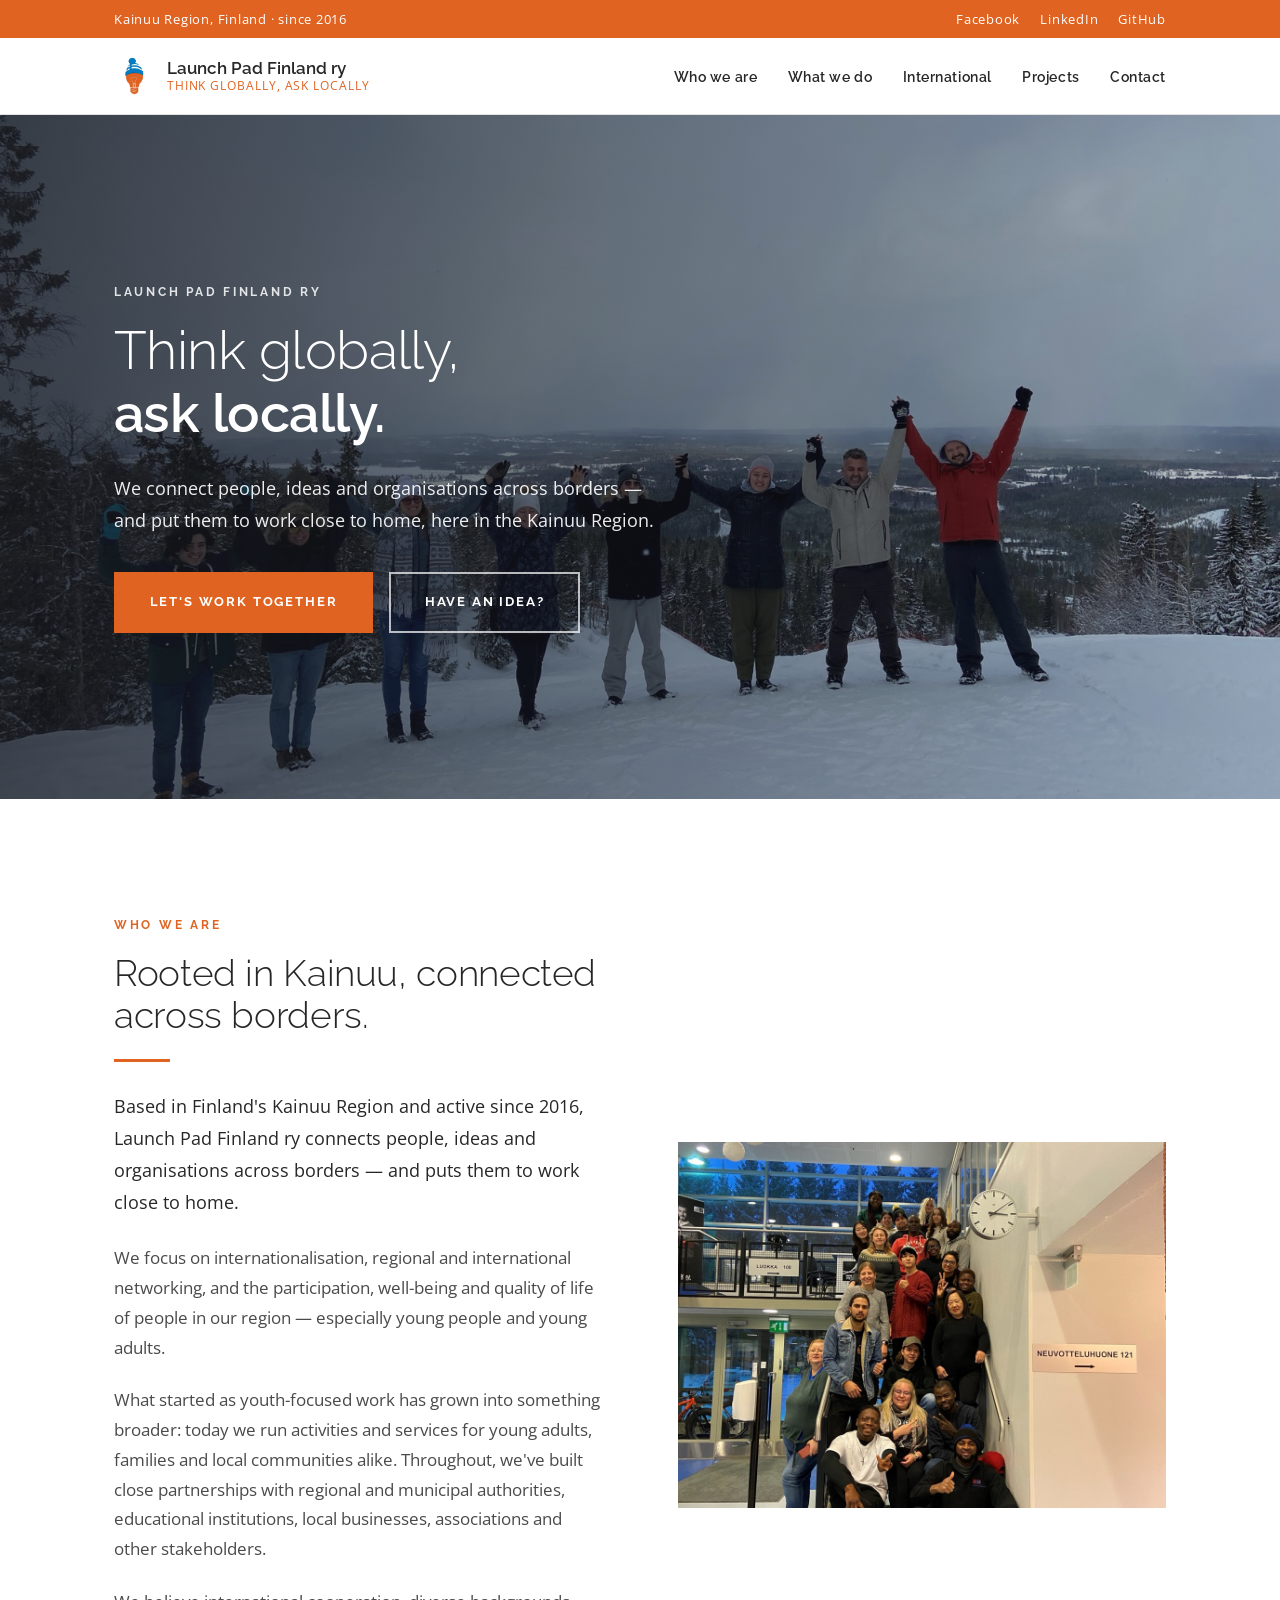
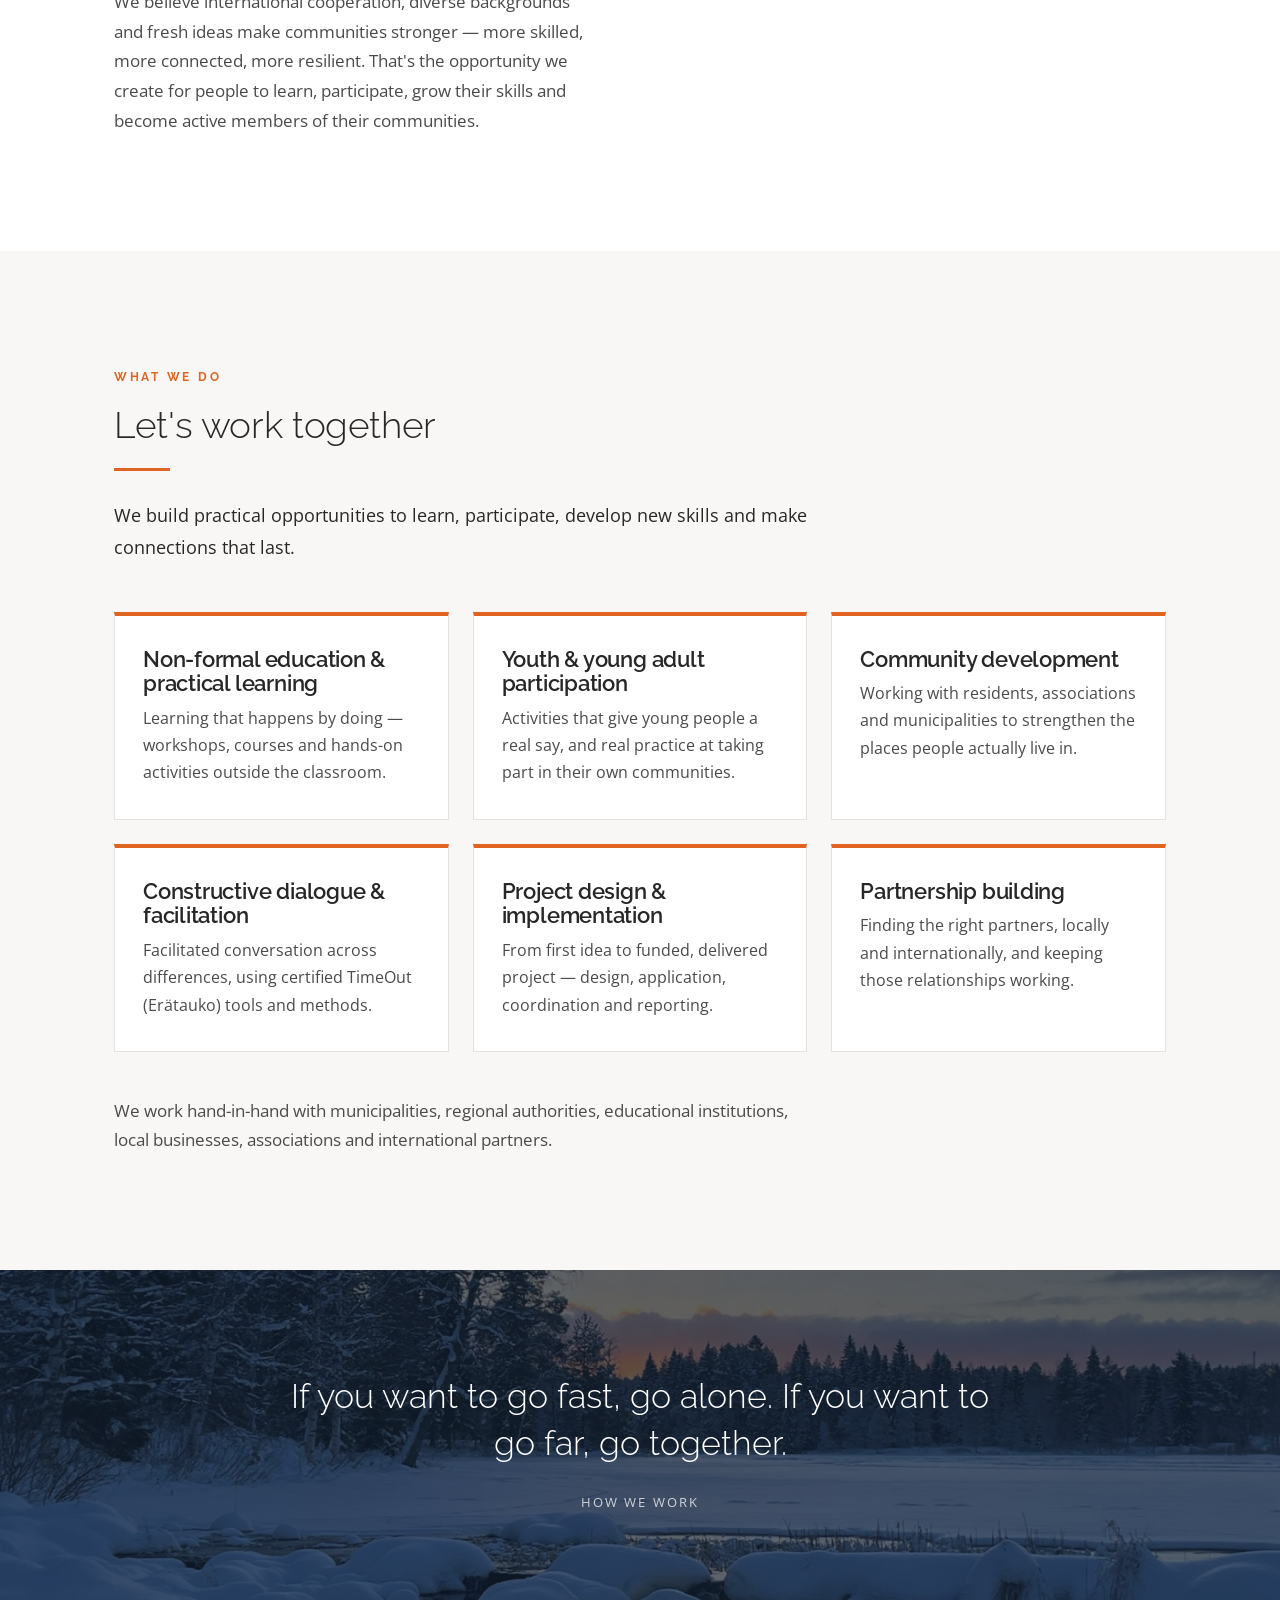
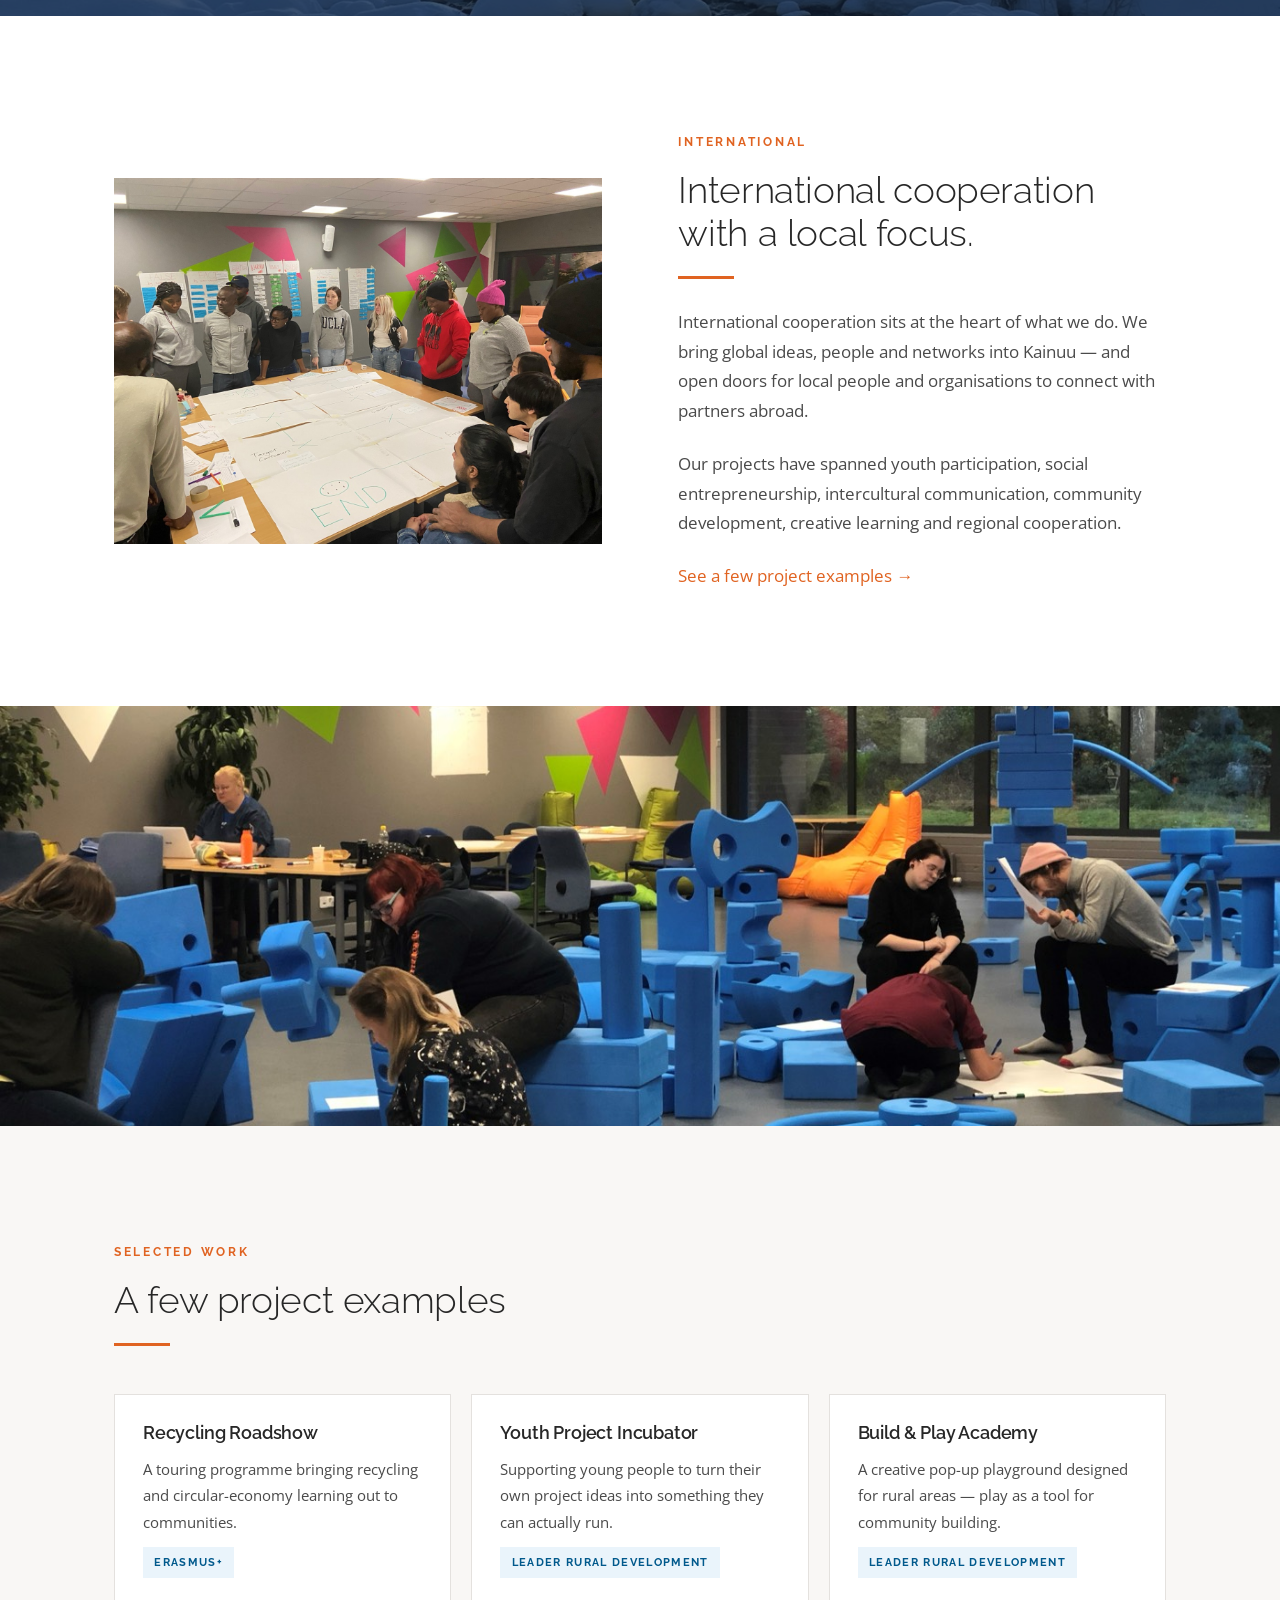
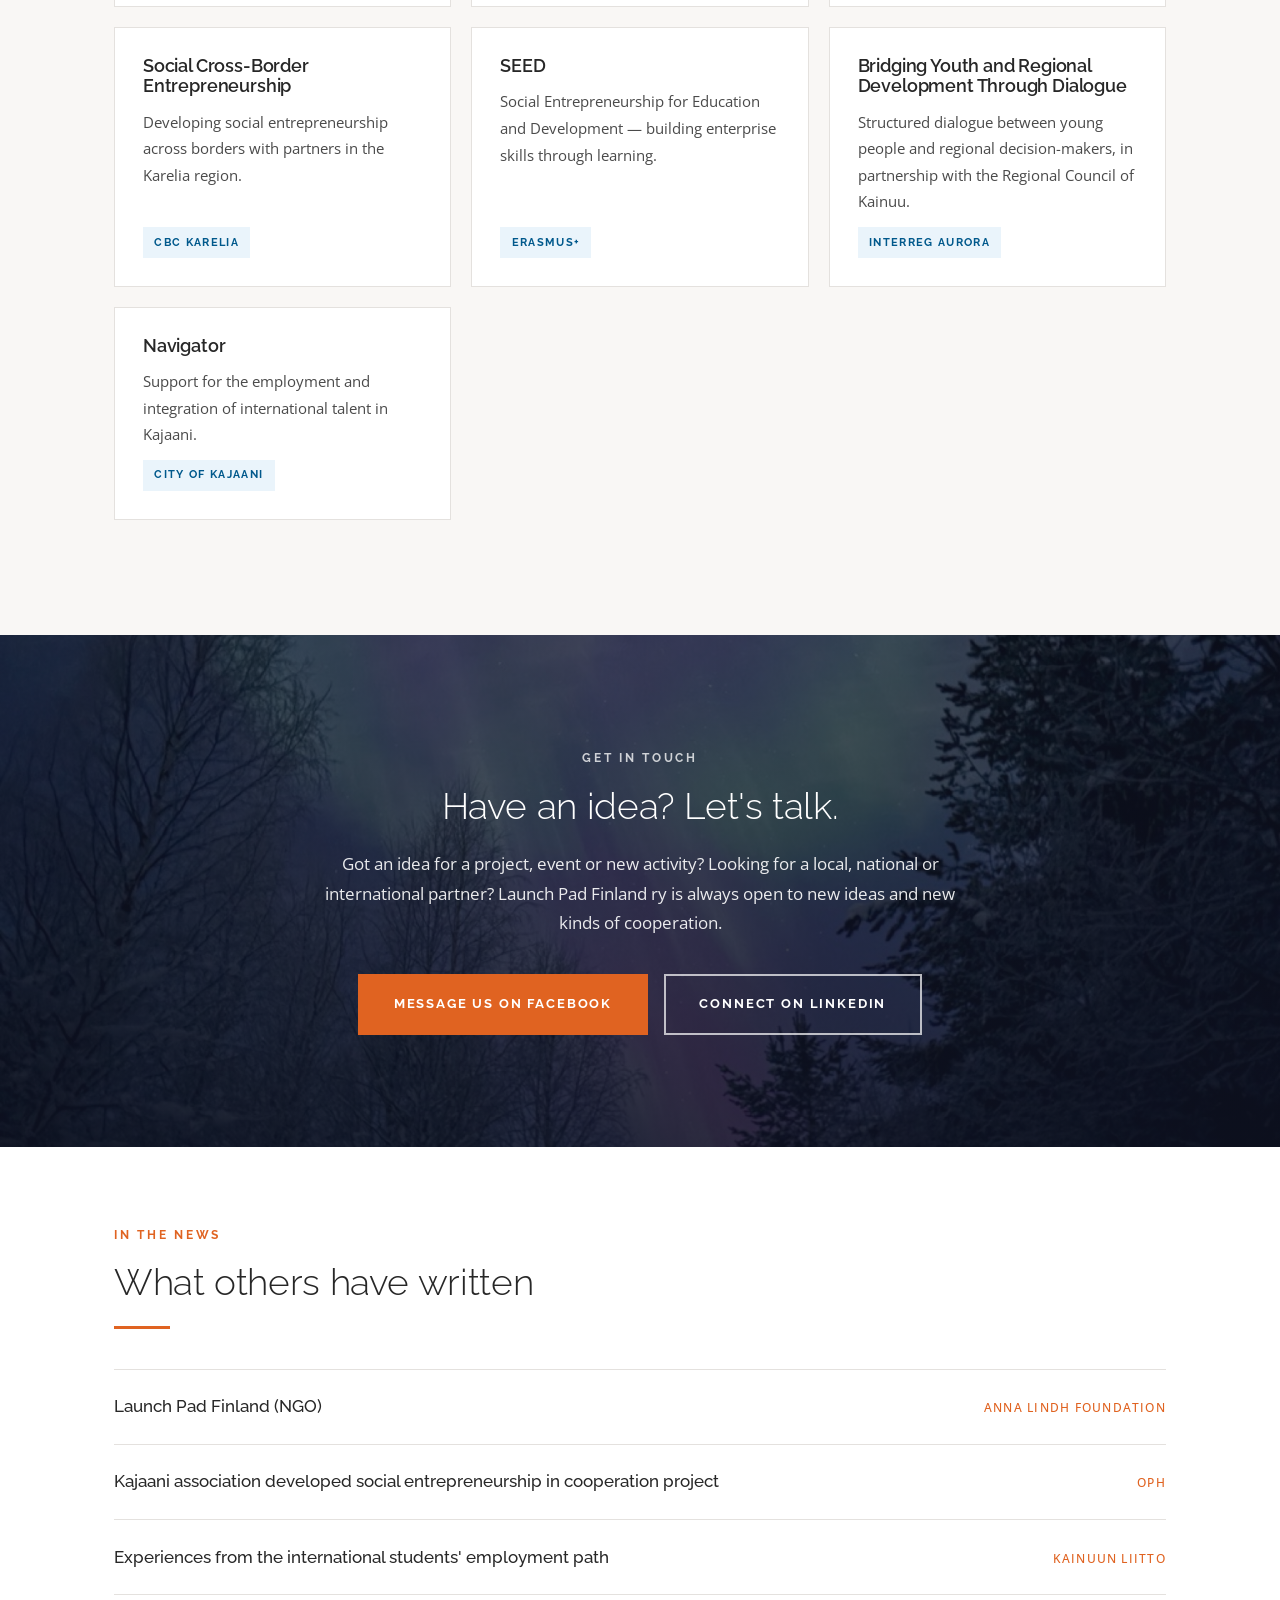
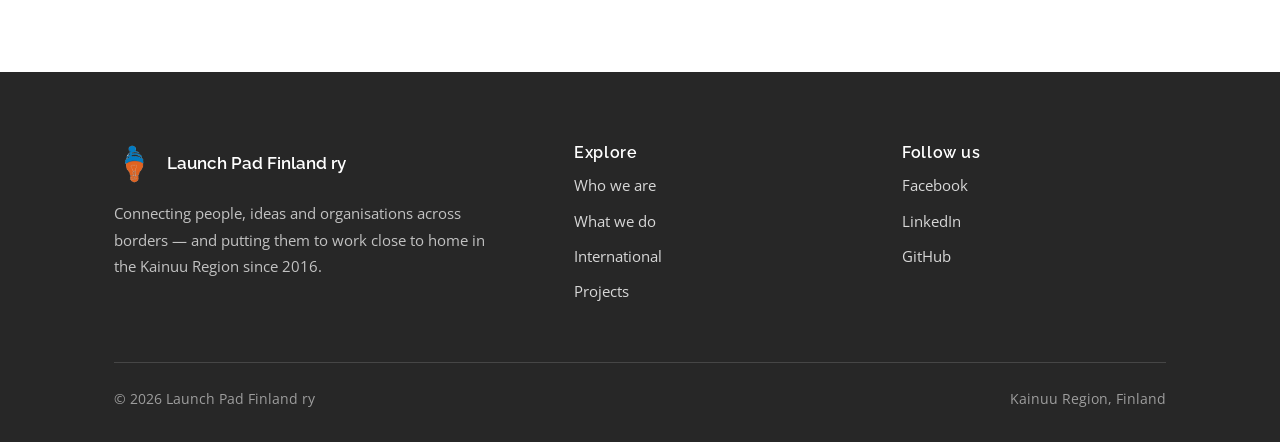
==== index.html @ 8ba2a49e "Add Launch Pad Finland ry one-page website Static site — plain HTML/CSS/JS, no build step, ready for" ====
<!DOCTYPE html>
<html lang="en">
<head>
<meta charset="utf-8">
<meta name="viewport" content="width=device-width, initial-scale=1">
<title>Launch Pad Finland ry — Think globally, ask locally.</title>
<meta name="description" content="Based in Finland's Kainuu Region and active since 2016, Launch Pad Finland ry connects people, ideas and organisations across borders — and puts them to work close to home.">
<meta property="og:title" content="Launch Pad Finland ry — Think globally, ask locally.">
<meta property="og:description" content="Internationalisation, networking, and the participation and well-being of people in the Kainuu Region.">
<meta property="og:type" content="website">
<meta property="og:image" content="assets/img/hero.jpg">
<meta name="robots" content="noindex, nofollow">
<link rel="icon" href="assets/img/logo.png">
<link rel="preconnect" href="https://fonts.googleapis.com">
<link rel="preconnect" href="https://fonts.gstatic.com" crossorigin>
<link href="https://fonts.googleapis.com/css2?family=Open+Sans:wght@400;600&family=Raleway:wght@300;400;500;600;700&display=swap" rel="stylesheet">
<link rel="stylesheet" href="assets/css/style.css">
</head>
<body>

<!-- Utility bar -------------------------------------------------------- -->
<div class="topbar">
  <div class="shell">
    <span>Kainuu Region, Finland &middot; since 2016</span>
    <div class="topbar__links">
      <a href="https://www.facebook.com/launchpadfinland" target="_blank" rel="noopener">Facebook</a>
      <a href="https://www.linkedin.com/company/launch-pad-finland" target="_blank" rel="noopener">LinkedIn</a>
      <a href="https://github.com/LaunchPadFinland" target="_blank" rel="noopener">GitHub</a>
    </div>
  </div>
</div>

<!-- Header -------------------------------------------------------------- -->
<header class="site-header">
  <div class="shell">
    <a class="brand" href="#top">
      <img src="assets/img/logo.png" alt="Launch Pad Finland ry logo — a lightbulb in a winter hat">
      <span class="brand__name">
        Launch Pad Finland ry
        <span class="brand__tag">Think globally, ask locally</span>
      </span>
    </a>

    <button class="nav-toggle" aria-expanded="false" aria-controls="primary-nav" aria-label="Menu">
      <span></span><span></span><span></span>
    </button>

    <nav class="nav" id="primary-nav">
      <ul>
        <li><a href="#about">Who we are</a></li>
        <li><a href="#work">What we do</a></li>
        <li><a href="#international">International</a></li>
        <li><a href="#projects">Projects</a></li>
        <li><a href="#contact">Contact</a></li>
      </ul>
    </nav>
  </div>
</header>

<!-- Hero ---------------------------------------------------------------- -->
<section class="hero" id="top">
  <div class="hero__media">
    <img src="assets/img/hero.jpg" alt="A group standing on a snowy hilltop in Kainuu with their arms raised">
  </div>
  <div class="shell">
    <div class="hero__inner">
      <p class="eyebrow hero__eyebrow">Launch Pad Finland ry</p>
      <h1>Think globally,<br><strong>ask locally.</strong></h1>
      <p class="hero__sub">We connect people, ideas and organisations across borders — and put them to work close to home, here in the Kainuu Region.</p>
      <div class="hero__actions">
        <a class="btn" href="#work">Let's work together</a>
        <a class="btn btn--ghost" href="#contact">Have an idea?</a>
      </div>
    </div>
  </div>
</section>

<!-- Who we are ---------------------------------------------------------- -->
<section class="section" id="about">
  <div class="shell split reveal">
    <div class="split__text">
      <p class="eyebrow">Who we are</p>
      <h2>Rooted in Kainuu, connected across borders.</h2>
      <hr class="rule">
      <p class="lede">Based in Finland's Kainuu Region and active since 2016, Launch Pad Finland ry connects people, ideas and organisations across borders — and puts them to work close to home.</p>
      <p>We focus on internationalisation, regional and international networking, and the participation, well-being and quality of life of people in our region — especially young people and young adults.</p>
      <p>What started as youth-focused work has grown into something broader: today we run activities and services for young adults, families and local communities alike. Throughout, we've built close partnerships with regional and municipal authorities, educational institutions, local businesses, associations and other stakeholders.</p>
      <p>We believe international cooperation, diverse backgrounds and fresh ideas make communities stronger — more skilled, more connected, more resilient. That's the opportunity we create for people to learn, participate, grow their skills and become active members of their communities.</p>
    </div>
    <div class="split__media">
      <img src="assets/img/students.jpg" alt="An international group gathered together on a staircase in Kajaani">
    </div>
  </div>
</section>

<!-- What we do ---------------------------------------------------------- -->
<section class="section section--alt" id="work">
  <div class="shell reveal">
    <p class="eyebrow">What we do</p>
    <h2>Let's work together</h2>
    <hr class="rule">
    <p class="lede" style="max-width:44rem">We build practical opportunities to learn, participate, develop new skills and make connections that last.</p>

    <div class="cards">
      <article class="card">
        <h3>Non-formal education &amp; practical learning</h3>
        <p>Learning that happens by doing — workshops, courses and hands-on activities outside the classroom.</p>
      </article>
      <article class="card">
        <h3>Youth &amp; young adult participation</h3>
        <p>Activities that give young people a real say, and real practice at taking part in their own communities.</p>
      </article>
      <article class="card">
        <h3>Community development</h3>
        <p>Working with residents, associations and municipalities to strengthen the places people actually live in.</p>
      </article>
      <article class="card">
        <h3>Constructive dialogue &amp; facilitation</h3>
        <p>Facilitated conversation across differences, using certified TimeOut (Erätauko) tools and methods.</p>
      </article>
      <article class="card">
        <h3>Project design &amp; implementation</h3>
        <p>From first idea to funded, delivered project — design, application, coordination and reporting.</p>
      </article>
      <article class="card">
        <h3>Partnership building</h3>
        <p>Finding the right partners, locally and internationally, and keeping those relationships working.</p>
      </article>
    </div>

    <p style="margin-top:2.75rem;max-width:44rem">We work hand-in-hand with municipalities, regional authorities, educational institutions, local businesses, associations and international partners.</p>
  </div>
</section>

<!-- Pull quote ---------------------------------------------------------- -->
<section class="quote">
  <div class="quote__media">
    <img src="assets/img/kainuu.jpg" alt="A snow-covered river at dusk in the Kainuu Region">
  </div>
  <div class="shell">
    <blockquote>If you want to go fast, go alone. If you want to go far, go together.</blockquote>
    <cite>How we work</cite>
  </div>
</section>

<!-- International ------------------------------------------------------- -->
<section class="section" id="international">
  <div class="shell split split--reverse reveal">
    <div class="split__text">
      <p class="eyebrow">International</p>
      <h2>International cooperation with a local focus.</h2>
      <hr class="rule">
      <p>International cooperation sits at the heart of what we do. We bring global ideas, people and networks into Kainuu — and open doors for local people and organisations to connect with partners abroad.</p>
      <p>Our projects have spanned youth participation, social entrepreneurship, intercultural communication, community development, creative learning and regional cooperation.</p>
      <p><a href="#projects">See a few project examples &rarr;</a></p>
    </div>
    <div class="split__media">
      <img src="assets/img/team.jpg" alt="An international workshop group working around a table covered in plans">
    </div>
  </div>
</section>

<!-- Build & Play band ---------------------------------------------------- -->
<section class="band">
  <img src="assets/img/workshop.jpg" alt="Adults building a pop-up playground from large blue foam blocks at a Build &amp; Play Academy session">
</section>

<!-- Projects ------------------------------------------------------------ -->
<section class="section section--alt" id="projects">
  <div class="shell reveal">
    <p class="eyebrow">Selected work</p>
    <h2>A few project examples</h2>
    <hr class="rule">

    <div class="projects">
      <article class="project">
        <h3>Recycling Roadshow</h3>
        <p>A touring programme bringing recycling and circular-economy learning out to communities.</p>
        <span class="tag">Erasmus+</span>
      </article>
      <article class="project">
        <h3>Youth Project Incubator</h3>
        <p>Supporting young people to turn their own project ideas into something they can actually run.</p>
        <span class="tag">Leader rural development</span>
      </article>
      <article class="project">
        <h3>Build &amp; Play Academy</h3>
        <p>A creative pop-up playground designed for rural areas — play as a tool for community building.</p>
        <span class="tag">Leader rural development</span>
      </article>
      <article class="project">
        <h3>Social Cross-Border Entrepreneurship</h3>
        <p>Developing social entrepreneurship across borders with partners in the Karelia region.</p>
        <span class="tag">CBC Karelia</span>
      </article>
      <article class="project">
        <h3>SEED</h3>
        <p>Social Entrepreneurship for Education and Development — building enterprise skills through learning.</p>
        <span class="tag">Erasmus+</span>
      </article>
      <article class="project">
        <h3>Bridging Youth and Regional Development Through Dialogue</h3>
        <p>Structured dialogue between young people and regional decision-makers, in partnership with the Regional Council of Kainuu.</p>
        <span class="tag">Interreg Aurora</span>
      </article>
      <article class="project">
        <h3>Navigator</h3>
        <p>Support for the employment and integration of international talent in Kajaani.</p>
        <span class="tag">City of Kajaani</span>
      </article>
    </div>
  </div>
</section>

<!-- Contact CTA --------------------------------------------------------- -->
<section class="cta" id="contact">
  <div class="cta__media">
    <img src="assets/img/aurora.jpg" alt="The northern lights over a snowy forest in Kainuu">
  </div>
  <div class="shell">
    <p class="eyebrow hero__eyebrow">Get in touch</p>
    <h2>Have an idea? Let's talk.</h2>
    <p>Got an idea for a project, event or new activity? Looking for a local, national or international partner? Launch Pad Finland ry is always open to new ideas and new kinds of cooperation.</p>
    <div class="cta__actions">
      <a class="btn" href="https://www.facebook.com/launchpadfinland" target="_blank" rel="noopener">Message us on Facebook</a>
      <a class="btn btn--ghost" href="https://www.linkedin.com/company/launch-pad-finland" target="_blank" rel="noopener">Connect on LinkedIn</a>
    </div>
  </div>
</section>

<!-- In the news --------------------------------------------------------- -->
<section class="section section--tight" id="news">
  <div class="shell reveal">
    <p class="eyebrow">In the news</p>
    <h2>What others have written</h2>
    <hr class="rule">
    <ul class="news">
      <li>
        <a href="https://www.annalindhfoundation.org/" target="_blank" rel="noopener">
          <span>Launch Pad Finland (NGO)</span>
          <span class="news__source">Anna Lindh Foundation</span>
        </a>
      </li>
      <li>
        <a href="https://www.oph.fi/" target="_blank" rel="noopener">
          <span>Kajaani association developed social entrepreneurship in cooperation project</span>
          <span class="news__source">OPH</span>
        </a>
      </li>
      <li>
        <a href="https://kainuunliitto.fi/" target="_blank" rel="noopener">
          <span>Experiences from the international students' employment path</span>
          <span class="news__source">Kainuun Liitto</span>
        </a>
      </li>
    </ul>
  </div>
</section>

<!-- Footer -------------------------------------------------------------- -->
<footer class="site-footer">
  <div class="shell">
    <div class="footer-grid">
      <div>
        <div class="brand" style="margin-bottom:1rem">
          <img src="assets/img/logo.png" alt="">
          <span class="brand__name">Launch Pad Finland ry</span>
        </div>
        <p>Connecting people, ideas and organisations across borders — and putting them to work close to home in the Kainuu Region since 2016.</p>
      </div>
      <div>
        <h3>Explore</h3>
        <ul>
          <li><a href="#about">Who we are</a></li>
          <li><a href="#work">What we do</a></li>
          <li><a href="#international">International</a></li>
          <li><a href="#projects">Projects</a></li>
        </ul>
      </div>
      <div>
        <h3>Follow us</h3>
        <ul>
          <li><a href="https://www.facebook.com/launchpadfinland" target="_blank" rel="noopener">Facebook</a></li>
          <li><a href="https://www.linkedin.com/company/launch-pad-finland" target="_blank" rel="noopener">LinkedIn</a></li>
          <li><a href="https://github.com/LaunchPadFinland" target="_blank" rel="noopener">GitHub</a></li>
        </ul>
      </div>
    </div>
    <div class="footer-bottom">
      <span>&copy; <span id="year">2026</span> Launch Pad Finland ry</span>
      <span>Kainuu Region, Finland</span>
    </div>
  </div>
</footer>

<script src="assets/js/main.js"></script>
</body>
</html>
---- assets/css/style.css ----
/* ==========================================================================
   Launch Pad Finland ry — landing page styles
   Design system mirrors mukanary.fi: full-bleed photo hero, light-weight
   Raleway headings, Open Sans body, orange accent, generous whitespace.
   Brand colours are sampled from the LPF logo (orange bulb, blue hat).
   ========================================================================== */

:root {
  --orange:       #E06321;
  --orange-dark:  #B94D18;
  --orange-soft:  #FDF3EC;
  --blue:         #027BC2;
  --blue-dark:    #01598C;
  --ink:          #272727;
  --ink-soft:     #4A4A4A;
  --line:         #E4E1DE;
  --paper:        #FFFFFF;
  --paper-alt:    #F9F7F5;

  --shell:        1180px;
  --gutter:       clamp(1.25rem, 5vw, 4rem);
  --section-y:    clamp(4.5rem, 9vw, 8rem);

  --font-head: "Raleway", "Helvetica Neue", Arial, sans-serif;
  --font-body: "Open Sans", "Helvetica Neue", Arial, sans-serif;
}

* { box-sizing: border-box; }

html { scroll-behavior: smooth; scroll-padding-top: 84px; }

body {
  margin: 0;
  font-family: var(--font-body);
  font-size: 1.0625rem;
  line-height: 1.75;
  color: var(--ink-soft);
  background: var(--paper);
  -webkit-font-smoothing: antialiased;
}

img { max-width: 100%; display: block; }

a { color: var(--orange); text-decoration: none; }
a:hover { color: var(--orange-dark); text-decoration: underline; }

h1, h2, h3, h4 {
  font-family: var(--font-head);
  color: var(--ink);
  font-weight: 300;
  line-height: 1.15;
  letter-spacing: -0.01em;
  margin: 0 0 0.6em;
}

h1 { font-size: clamp(2.1rem, 5.2vw, 3.4rem); }
h2 { font-size: clamp(1.6rem, 3.4vw, 2.3rem); }
h3 { font-size: clamp(1.15rem, 2vw, 1.35rem); font-weight: 600; }

p { margin: 0 0 1.35em; }
p:last-child { margin-bottom: 0; }

/* --- shared layout primitives -------------------------------------------- */

.shell {
  width: 100%;
  max-width: var(--shell);
  margin-inline: auto;
  padding-inline: var(--gutter);
}

.section { padding-block: var(--section-y); }
.section--alt { background: var(--paper-alt); }
.section--tight { padding-block: clamp(3rem, 6vw, 5rem); }

/* The small orange all-caps label that sits above each major heading —
   lifted straight from the reference site's "WHAT WE DO" eyebrow. */
.eyebrow {
  font-family: var(--font-head);
  font-size: 0.78rem;
  font-weight: 700;
  letter-spacing: 0.22em;
  text-transform: uppercase;
  color: var(--orange);
  margin: 0 0 1rem;
}

.lede { font-size: 1.15rem; color: var(--ink); }

.rule {
  width: 56px;
  height: 3px;
  background: var(--orange);
  border: 0;
  margin: 0 0 1.75rem;
}

/* --- buttons -------------------------------------------------------------- */

.btn {
  display: inline-block;
  font-family: var(--font-head);
  font-size: 0.82rem;
  font-weight: 700;
  letter-spacing: 0.14em;
  text-transform: uppercase;
  padding: 1.05rem 2.1rem;
  background: var(--orange);
  color: #fff;
  border: 2px solid var(--orange);
  transition: background .2s ease, border-color .2s ease, color .2s ease;
}
.btn:hover { background: var(--orange-dark); border-color: var(--orange-dark); color: #fff; text-decoration: none; }

.btn--ghost { background: transparent; color: #fff; border-color: rgba(255,255,255,.7); }
.btn--ghost:hover { background: #fff; border-color: #fff; color: var(--ink); }

/* --- top utility bar ------------------------------------------------------ */

.topbar {
  background: var(--orange);
  color: #fff;
  font-size: 0.8rem;
  letter-spacing: 0.06em;
}
.topbar .shell {
  display: flex;
  justify-content: space-between;
  align-items: center;
  gap: 1rem;
  min-height: 38px;
  flex-wrap: wrap;
}
.topbar a { color: #fff; }
.topbar a:hover { color: #fff; text-decoration: underline; }
.topbar__links { display: flex; gap: 1.25rem; }

/* --- site header ---------------------------------------------------------- */

.site-header {
  position: sticky;
  top: 0;
  z-index: 60;
  background: rgba(255,255,255,.96);
  backdrop-filter: blur(6px);
  border-bottom: 1px solid var(--line);
}
.site-header .shell {
  display: flex;
  align-items: center;
  justify-content: space-between;
  gap: 1.5rem;
  min-height: 76px;
}

.brand { display: flex; align-items: center; gap: .8rem; }
.brand:hover { text-decoration: none; }
.brand img { width: 40px; height: auto; }
.brand__name {
  font-family: var(--font-head);
  font-weight: 600;
  font-size: 1.08rem;
  color: var(--ink);
  line-height: 1.15;
}
.brand__tag {
  display: block;
  font-family: var(--font-body);
  font-size: 0.72rem;
  font-weight: 400;
  letter-spacing: 0.08em;
  text-transform: uppercase;
  color: var(--orange);
}

.nav ul {
  display: flex;
  gap: 1.9rem;
  list-style: none;
  margin: 0;
  padding: 0;
}
.nav a {
  font-family: var(--font-head);
  font-size: 0.87rem;
  font-weight: 600;
  letter-spacing: 0.04em;
  color: var(--ink);
  padding-block: .4rem;
  border-bottom: 2px solid transparent;
}
.nav a:hover { color: var(--orange); border-bottom-color: var(--orange); text-decoration: none; }

.nav-toggle {
  display: none;
  background: none;
  border: 0;
  padding: .5rem;
  cursor: pointer;
  color: var(--ink);
}
.nav-toggle span {
  display: block;
  width: 24px;
  height: 2px;
  background: currentColor;
  margin: 5px 0;
  transition: transform .25s ease, opacity .25s ease;
}
.nav-toggle[aria-expanded="true"] span:nth-child(1) { transform: translateY(7px) rotate(45deg); }
.nav-toggle[aria-expanded="true"] span:nth-child(2) { opacity: 0; }
.nav-toggle[aria-expanded="true"] span:nth-child(3) { transform: translateY(-7px) rotate(-45deg); }

/* --- hero ----------------------------------------------------------------- */

.hero {
  position: relative;
  min-height: clamp(460px, 76vh, 700px);
  display: flex;
  align-items: center;
  color: #fff;
  overflow: hidden;
}
.hero__media {
  position: absolute;
  inset: 0;
}
.hero__media img {
  width: 100%;
  height: 100%;
  object-fit: cover;
  object-position: center 42%;
}
/* Dark scrim so the light-weight headline stays legible over the photo. */
.hero__media::after {
  content: "";
  position: absolute;
  inset: 0;
  background: linear-gradient(100deg, rgba(24,26,32,.82) 0%, rgba(24,26,32,.55) 45%, rgba(24,26,32,.22) 100%);
}
.hero .shell { position: relative; z-index: 2; padding-block: 4rem; }
.hero__inner { max-width: 40rem; }
.hero h1 { color: #fff; margin-bottom: .5em; }
.hero h1 strong { font-weight: 600; }
.hero__sub {
  font-size: 1.15rem;
  color: rgba(255,255,255,.92);
  margin-bottom: 2.25rem;
  max-width: 34rem;
}
.hero__eyebrow { color: #fff; opacity: .85; }
.hero__actions { display: flex; flex-wrap: wrap; gap: 1rem; }

/* --- two-column text + image --------------------------------------------- */

.split {
  display: grid;
  grid-template-columns: 1fr 1fr;
  gap: clamp(2.5rem, 6vw, 5rem);
  align-items: center;
}
.split--reverse .split__media { order: -1; }
.split__media img {
  width: 100%;
  aspect-ratio: 4 / 3;
  object-fit: cover;
}

/* --- work / capability cards --------------------------------------------- */

.cards {
  display: grid;
  grid-template-columns: repeat(auto-fit, minmax(275px, 1fr));
  gap: 1.5rem;
  margin-top: 3rem;
}
.card {
  background: var(--paper);
  border: 1px solid var(--line);
  border-top: 4px solid var(--orange);
  padding: 2rem 1.75rem;
  transition: transform .22s ease, box-shadow .22s ease;
}
.card:hover { transform: translateY(-4px); box-shadow: 0 14px 34px rgba(39,39,39,.09); }
.card h3 { margin-bottom: .5rem; }
.card p { font-size: 0.97rem; margin: 0; }

/* --- pull quote band ------------------------------------------------------ */

.quote {
  position: relative;
  color: #fff;
  text-align: center;
  overflow: hidden;
}
.quote__media { position: absolute; inset: 0; }
.quote__media img { width: 100%; height: 100%; object-fit: cover; }
.quote__media::after {
  content: "";
  position: absolute;
  inset: 0;
  background: rgba(20,32,46,.68);
}
.quote .shell { position: relative; z-index: 2; padding-block: clamp(4rem, 8vw, 6.5rem); }
.quote blockquote {
  margin: 0 auto;
  max-width: 46rem;
  font-family: var(--font-head);
  font-weight: 300;
  font-size: clamp(1.4rem, 3.2vw, 2.1rem);
  line-height: 1.4;
  color: #fff;
}
.quote cite {
  display: block;
  margin-top: 1.5rem;
  font-family: var(--font-body);
  font-style: normal;
  font-size: 0.82rem;
  letter-spacing: 0.16em;
  text-transform: uppercase;
  color: rgba(255,255,255,.75);
}

/* --- projects ------------------------------------------------------------- */

.projects {
  display: grid;
  grid-template-columns: repeat(auto-fit, minmax(300px, 1fr));
  gap: 1.25rem;
  margin-top: 3rem;
}
.project {
  background: var(--paper);
  border: 1px solid var(--line);
  padding: 1.75rem;
  display: flex;
  flex-direction: column;
  gap: .75rem;
}
.project h3 { font-size: 1.1rem; margin: 0; }
.project p { font-size: 0.95rem; margin: 0; }
.tag {
  align-self: flex-start;
  margin-top: auto;
  font-family: var(--font-head);
  font-size: 0.7rem;
  font-weight: 700;
  letter-spacing: 0.12em;
  text-transform: uppercase;
  color: var(--blue-dark);
  background: #EAF4FB;
  padding: .35rem .7rem;
}

/* --- news ----------------------------------------------------------------- */

.news { list-style: none; margin: 2.5rem 0 0; padding: 0; }
.news li { border-top: 1px solid var(--line); }
.news li:last-child { border-bottom: 1px solid var(--line); }
.news a {
  display: flex;
  align-items: baseline;
  justify-content: space-between;
  gap: 1.5rem;
  padding: 1.4rem 0;
  color: var(--ink);
  font-family: var(--font-head);
  font-size: 1.05rem;
  font-weight: 500;
}
.news a:hover { color: var(--orange); text-decoration: none; }
.news__source {
  flex: none;
  font-family: var(--font-body);
  font-size: 0.78rem;
  letter-spacing: 0.1em;
  text-transform: uppercase;
  color: var(--orange);
}

/* --- closing CTA ---------------------------------------------------------- */

.cta {
  position: relative;
  color: #fff;
  overflow: hidden;
  text-align: center;
}
.cta__media { position: absolute; inset: 0; }
.cta__media img { width: 100%; height: 100%; object-fit: cover; }
.cta__media::after {
  content: "";
  position: absolute;
  inset: 0;
  background: linear-gradient(180deg, rgba(14,18,34,.72), rgba(14,18,34,.86));
}
.cta .shell { position: relative; z-index: 2; padding-block: clamp(4.5rem, 9vw, 7rem); }
.cta h2 { color: #fff; }
.cta p { max-width: 40rem; margin-inline: auto; color: rgba(255,255,255,.9); }
.cta__actions { margin-top: 2.25rem; display: flex; justify-content: center; flex-wrap: wrap; gap: 1rem; }

/* --- footer --------------------------------------------------------------- */

.site-footer {
  background: var(--ink);
  color: rgba(255,255,255,.72);
  font-size: 0.95rem;
  padding-block: clamp(3rem, 6vw, 4.5rem) 2rem;
}
.site-footer h3 { color: #fff; font-size: 1rem; letter-spacing: .04em; }
.site-footer a { color: rgba(255,255,255,.82); }
.site-footer a:hover { color: var(--orange); }
.footer-grid {
  display: grid;
  grid-template-columns: 1.5fr 1fr 1fr;
  gap: clamp(2rem, 5vw, 4rem);
}
.site-footer .brand__name { color: #fff; }
.site-footer ul { list-style: none; margin: 0; padding: 0; }
.site-footer li { margin-bottom: .55rem; }
.footer-bottom {
  margin-top: 3rem;
  padding-top: 1.5rem;
  border-top: 1px solid rgba(255,255,255,.14);
  display: flex;
  justify-content: space-between;
  flex-wrap: wrap;
  gap: 1rem;
  font-size: 0.85rem;
  color: rgba(255,255,255,.55);
}

/* --- scroll reveal -------------------------------------------------------- */

.reveal {
  opacity: 0;
  transform: translateY(22px);
  transition: opacity .65s ease, transform .65s ease;
}
.reveal.is-visible { opacity: 1; transform: none; }

/* --- responsive ----------------------------------------------------------- */

@media (max-width: 860px) {
  .split { grid-template-columns: 1fr; }
  .split--reverse .split__media { order: 0; }
  .footer-grid { grid-template-columns: 1fr 1fr; }

  .nav-toggle { display: block; }
  .nav {
    position: absolute;
    top: 100%;
    left: 0;
    right: 0;
    background: #fff;
    border-bottom: 1px solid var(--line);
    box-shadow: 0 12px 24px rgba(0,0,0,.08);
    display: none;
  }
  .nav.is-open { display: block; }
  .nav ul { flex-direction: column; gap: 0; padding: .5rem var(--gutter) 1.25rem; }
  .nav a { display: block; padding: .85rem 0; border-bottom: 1px solid var(--line); }
  .site-header .shell { position: relative; }
}

@media (max-width: 560px) {
  .footer-grid { grid-template-columns: 1fr; }
  .news a { flex-direction: column; gap: .35rem; }
  .topbar .shell { justify-content: center; }
}

@media (prefers-reduced-motion: reduce) {
  html { scroll-behavior: auto; }
  .reveal { opacity: 1; transform: none; transition: none; }
  .card:hover { transform: none; }
}

/* --- full-bleed photo band ------------------------------------------------ */

.band { display: block; }
.band img {
  width: 100%;
  height: clamp(240px, 34vw, 420px);
  object-fit: cover;
  object-position: center 55%;
}
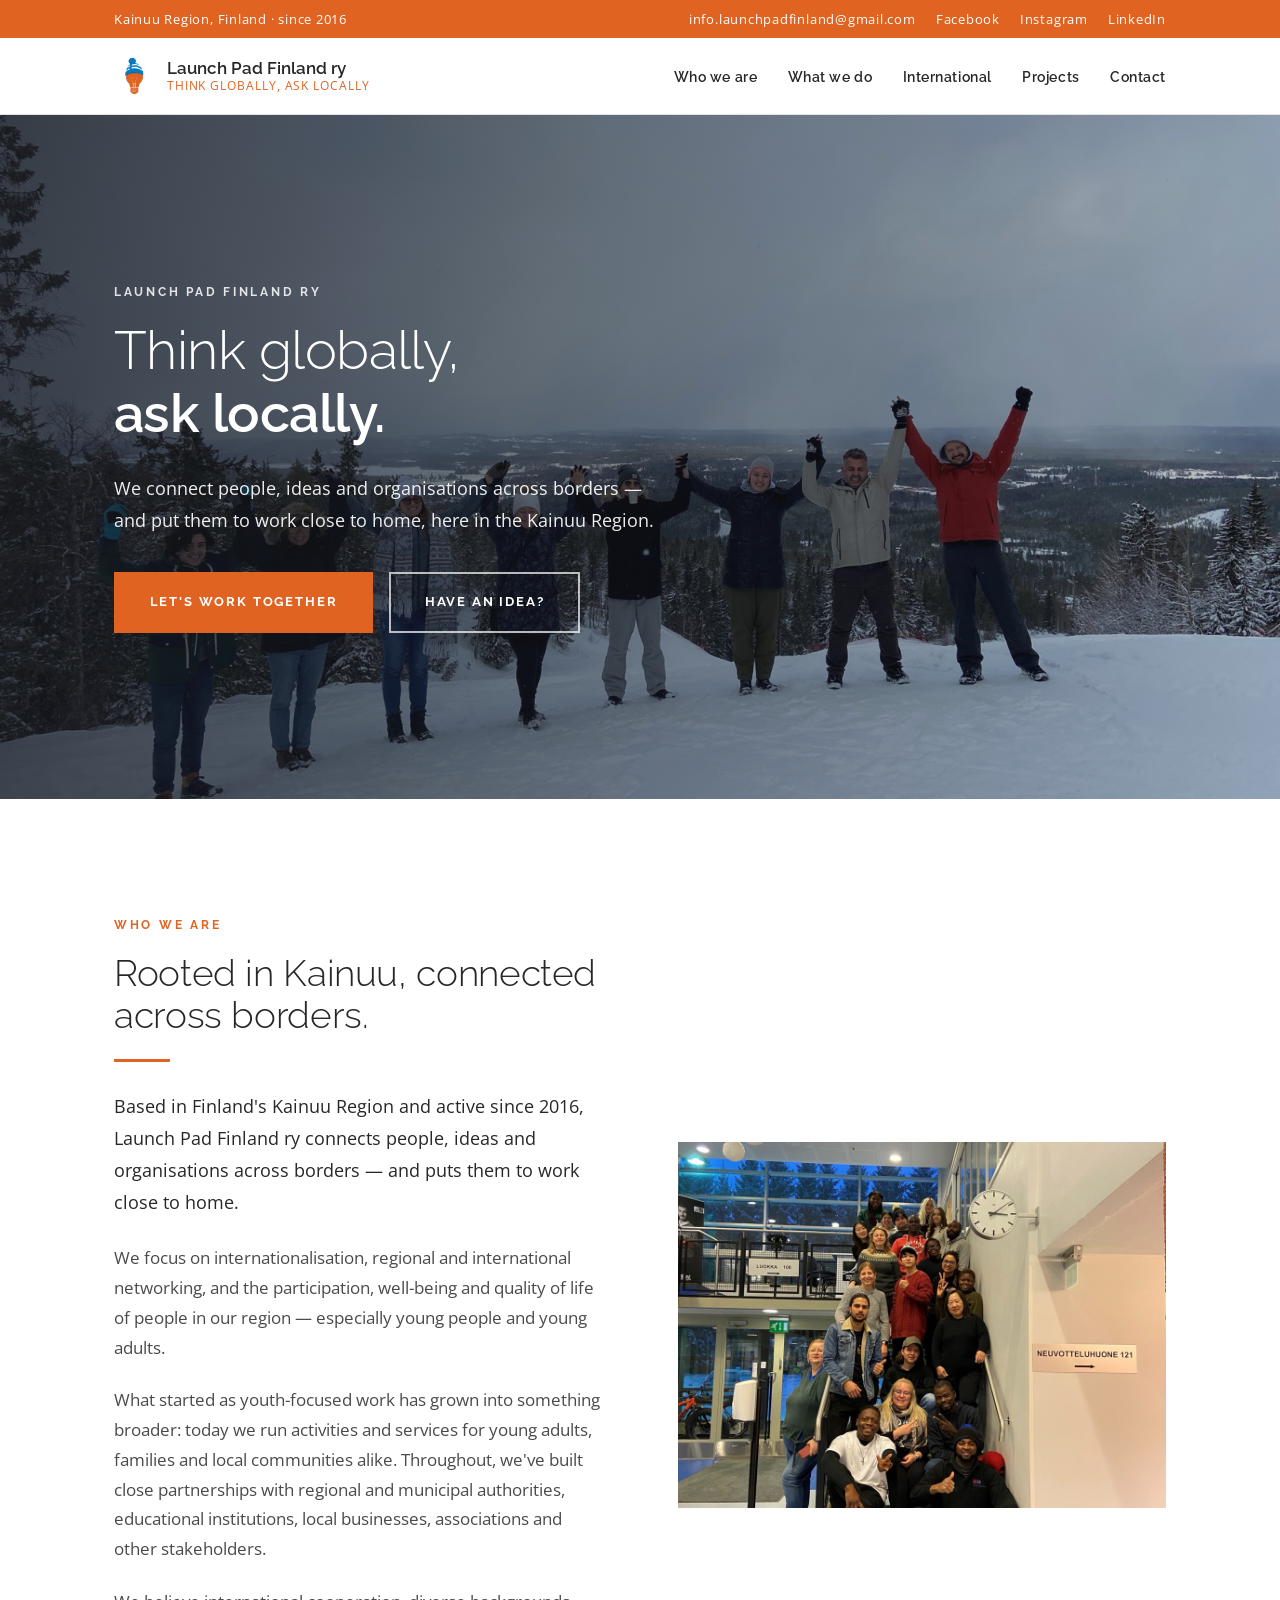
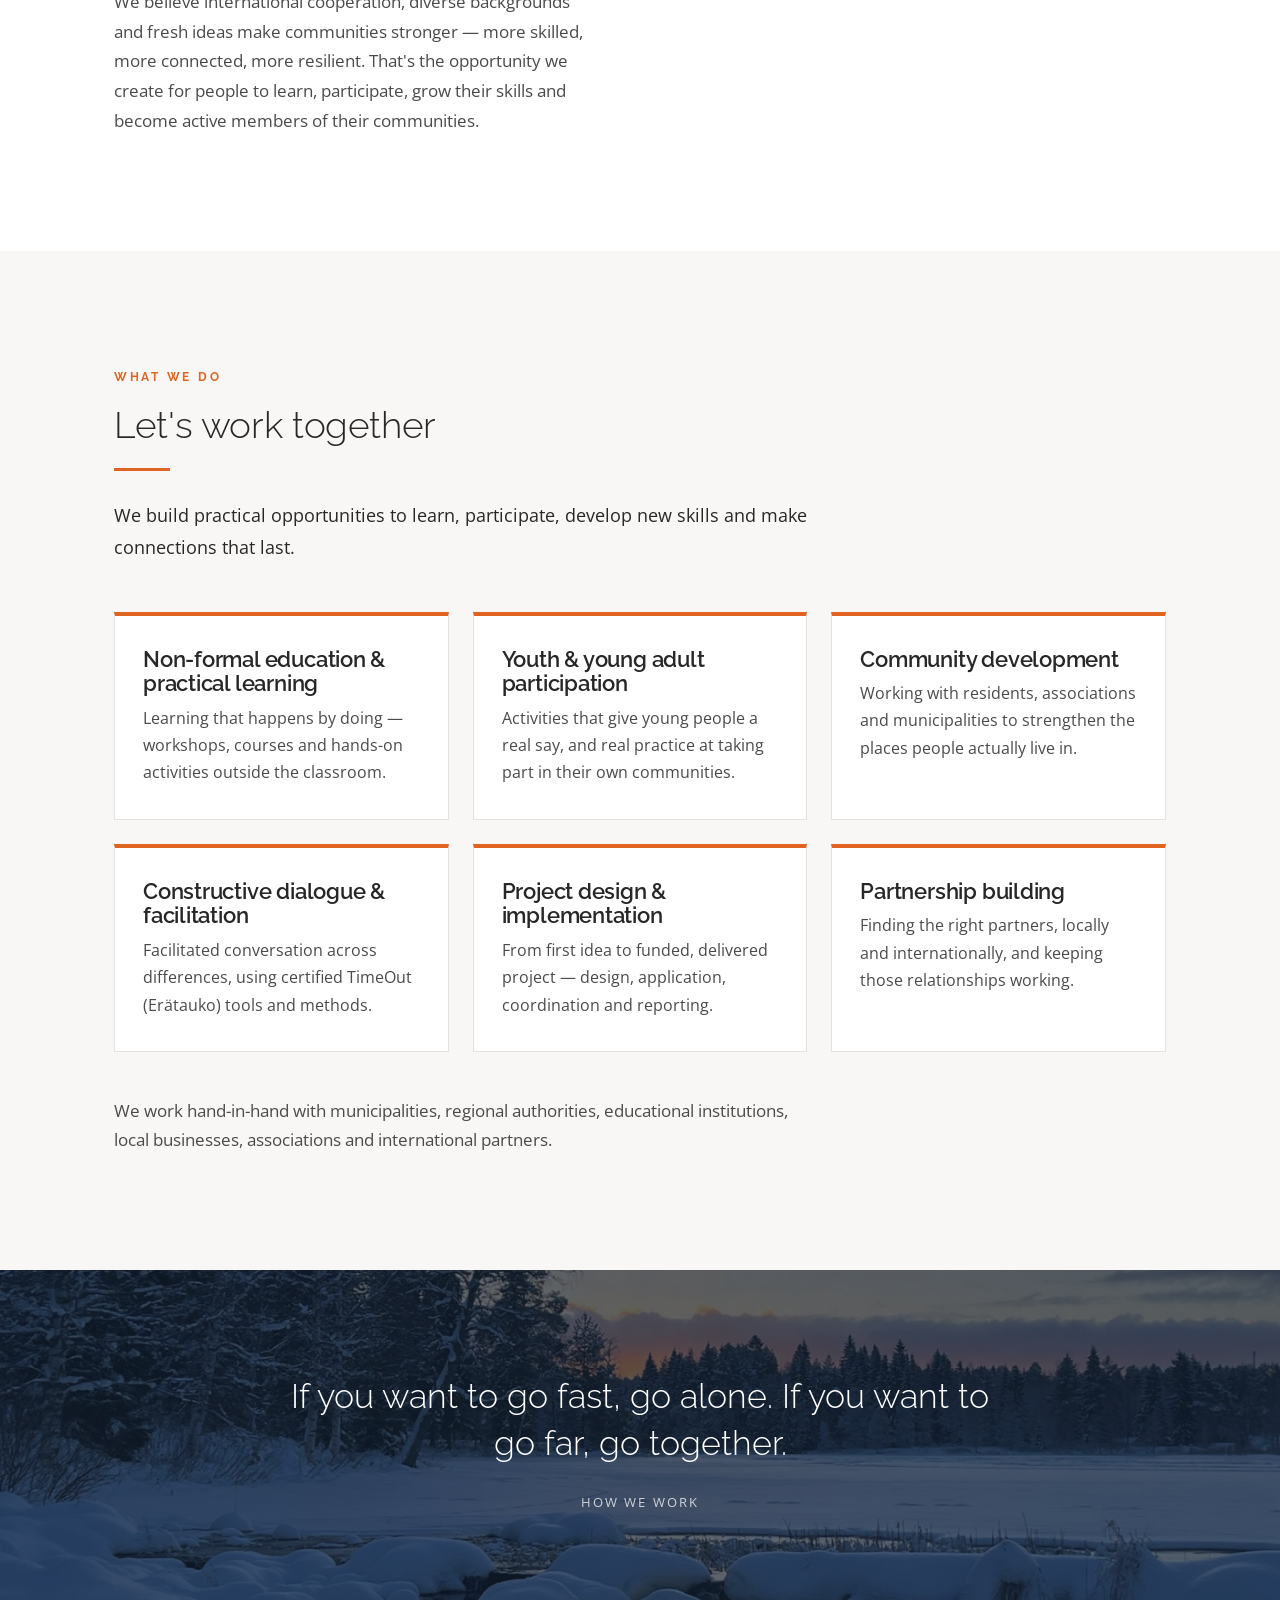
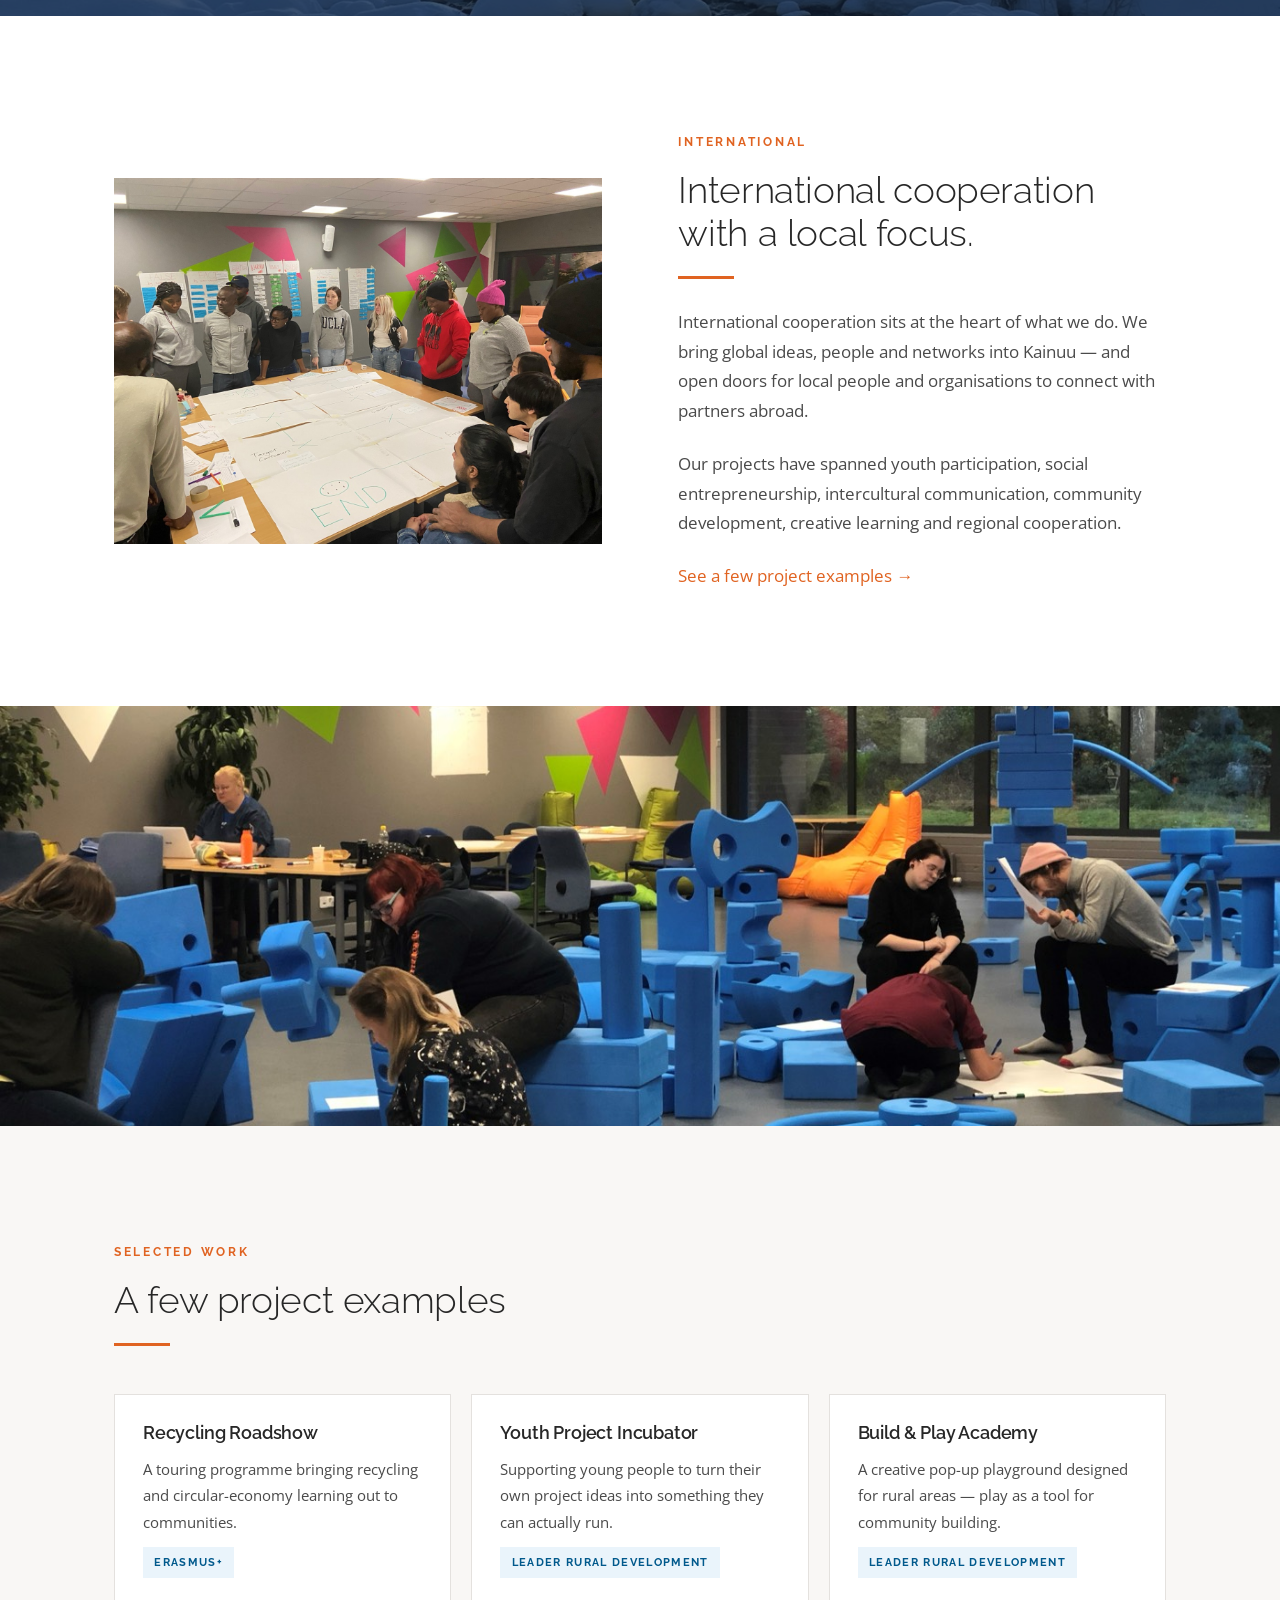
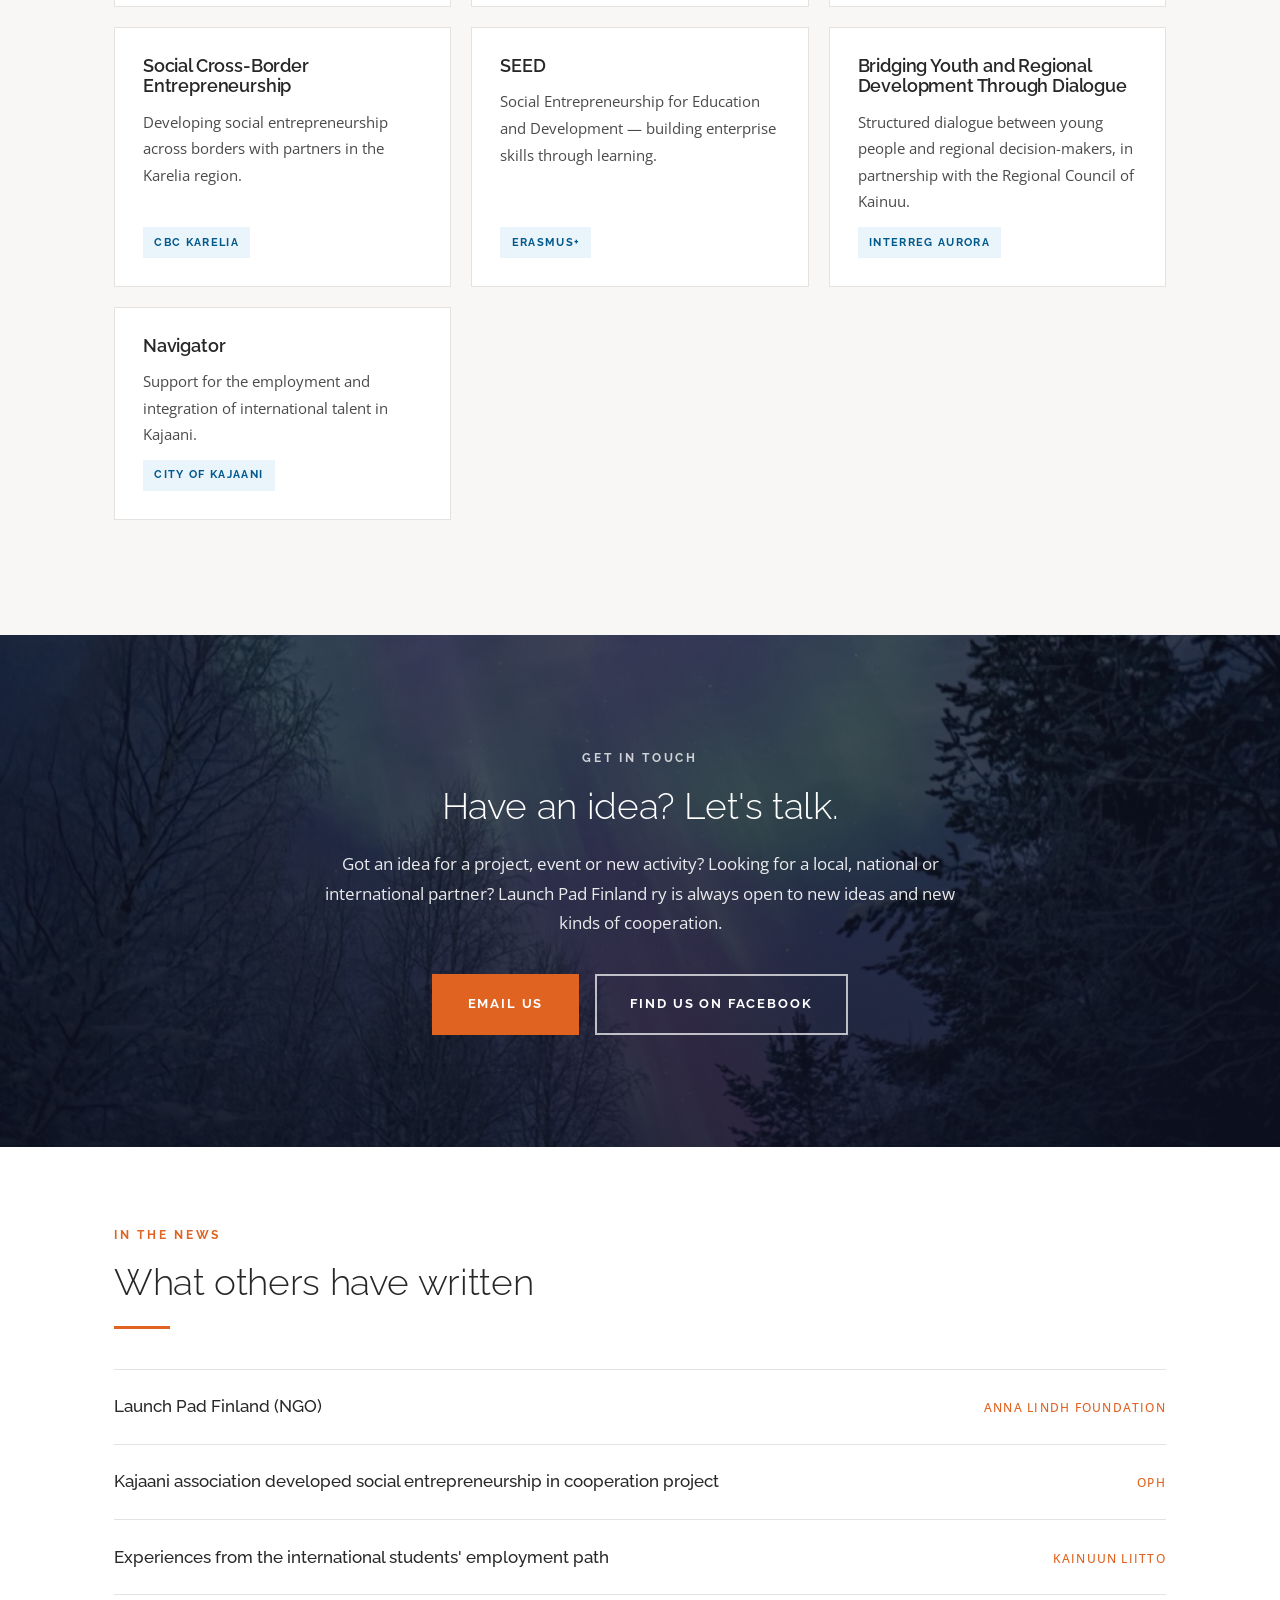
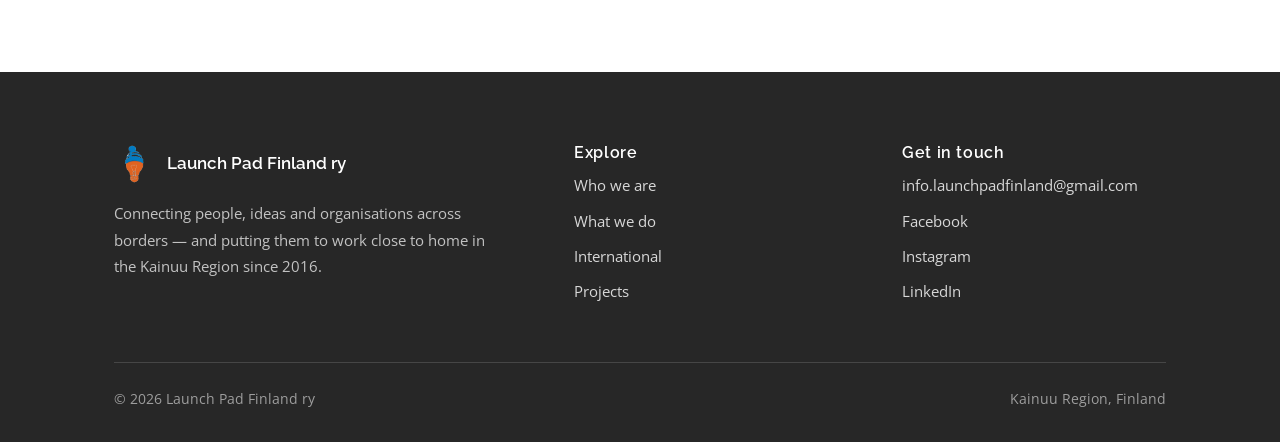
==== commit 800d08a8: "Add real social links and contact email Replaces the placeholder Facebook/LinkedIn URLs with LPF's r" ====
--- a/index.html
+++ b/index.html
@@ -23,9 +23,10 @@
   <div class="shell">
     <span>Kainuu Region, Finland &middot; since 2016</span>
     <div class="topbar__links">
+      <a href="mailto:info.launchpadfinland@gmail.com">info.launchpadfinland@gmail.com</a>
       <a href="https://www.facebook.com/launchpadfinland" target="_blank" rel="noopener">Facebook</a>
-      <a href="https://www.linkedin.com/company/launch-pad-finland" target="_blank" rel="noopener">LinkedIn</a>
-      <a href="https://github.com/LaunchPadFinland" target="_blank" rel="noopener">GitHub</a>
+      <a href="https://www.instagram.com/launchpadfinland/" target="_blank" rel="noopener">Instagram</a>
+      <a href="https://www.linkedin.com/company/16154560/" target="_blank" rel="noopener">LinkedIn</a>
     </div>
   </div>
 </div>
@@ -222,8 +223,8 @@
     <h2>Have an idea? Let's talk.</h2>
     <p>Got an idea for a project, event or new activity? Looking for a local, national or international partner? Launch Pad Finland ry is always open to new ideas and new kinds of cooperation.</p>
     <div class="cta__actions">
-      <a class="btn" href="https://www.facebook.com/launchpadfinland" target="_blank" rel="noopener">Message us on Facebook</a>
-      <a class="btn btn--ghost" href="https://www.linkedin.com/company/launch-pad-finland" target="_blank" rel="noopener">Connect on LinkedIn</a>
+      <a class="btn" href="mailto:info.launchpadfinland@gmail.com">Email us</a>
+      <a class="btn btn--ghost" href="https://www.facebook.com/launchpadfinland" target="_blank" rel="noopener">Find us on Facebook</a>
     </div>
   </div>
 </section>
@@ -278,11 +279,12 @@
         </ul>
       </div>
       <div>
-        <h3>Follow us</h3>
+        <h3>Get in touch</h3>
         <ul>
+          <li><a href="mailto:info.launchpadfinland@gmail.com">info.launchpadfinland@gmail.com</a></li>
           <li><a href="https://www.facebook.com/launchpadfinland" target="_blank" rel="noopener">Facebook</a></li>
-          <li><a href="https://www.linkedin.com/company/launch-pad-finland" target="_blank" rel="noopener">LinkedIn</a></li>
-          <li><a href="https://github.com/LaunchPadFinland" target="_blank" rel="noopener">GitHub</a></li>
+          <li><a href="https://www.instagram.com/launchpadfinland/" target="_blank" rel="noopener">Instagram</a></li>
+          <li><a href="https://www.linkedin.com/company/16154560/" target="_blank" rel="noopener">LinkedIn</a></li>
         </ul>
       </div>
     </div>
--- a/assets/css/style.css
+++ b/assets/css/style.css
@@ -485,3 +485,9 @@
   object-fit: cover;
   object-position: center 55%;
 }
+
+/* The email is long; on narrow screens it would push the utility bar onto
+   three lines. It stays available in the closing CTA and the footer. */
+@media (max-width: 700px) {
+  .topbar__links a[href^="mailto:"] { display: none; }
+}
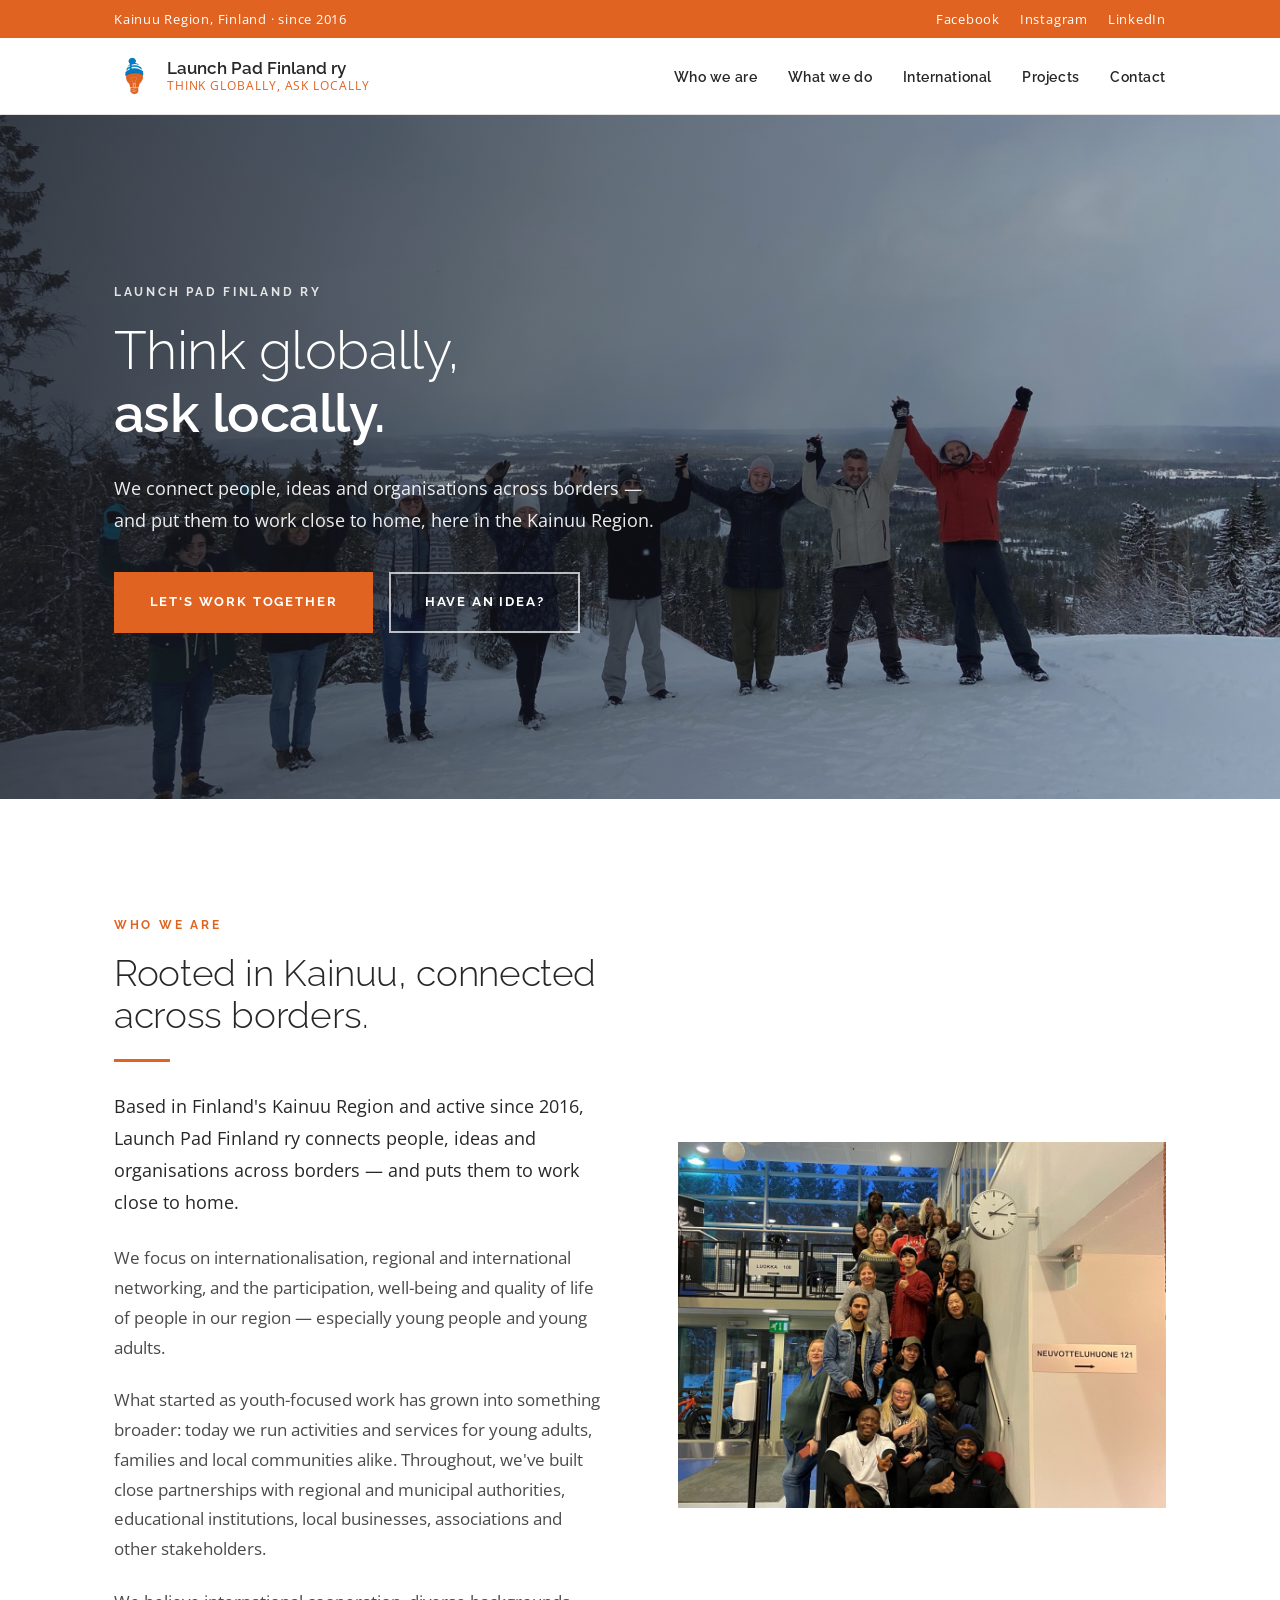
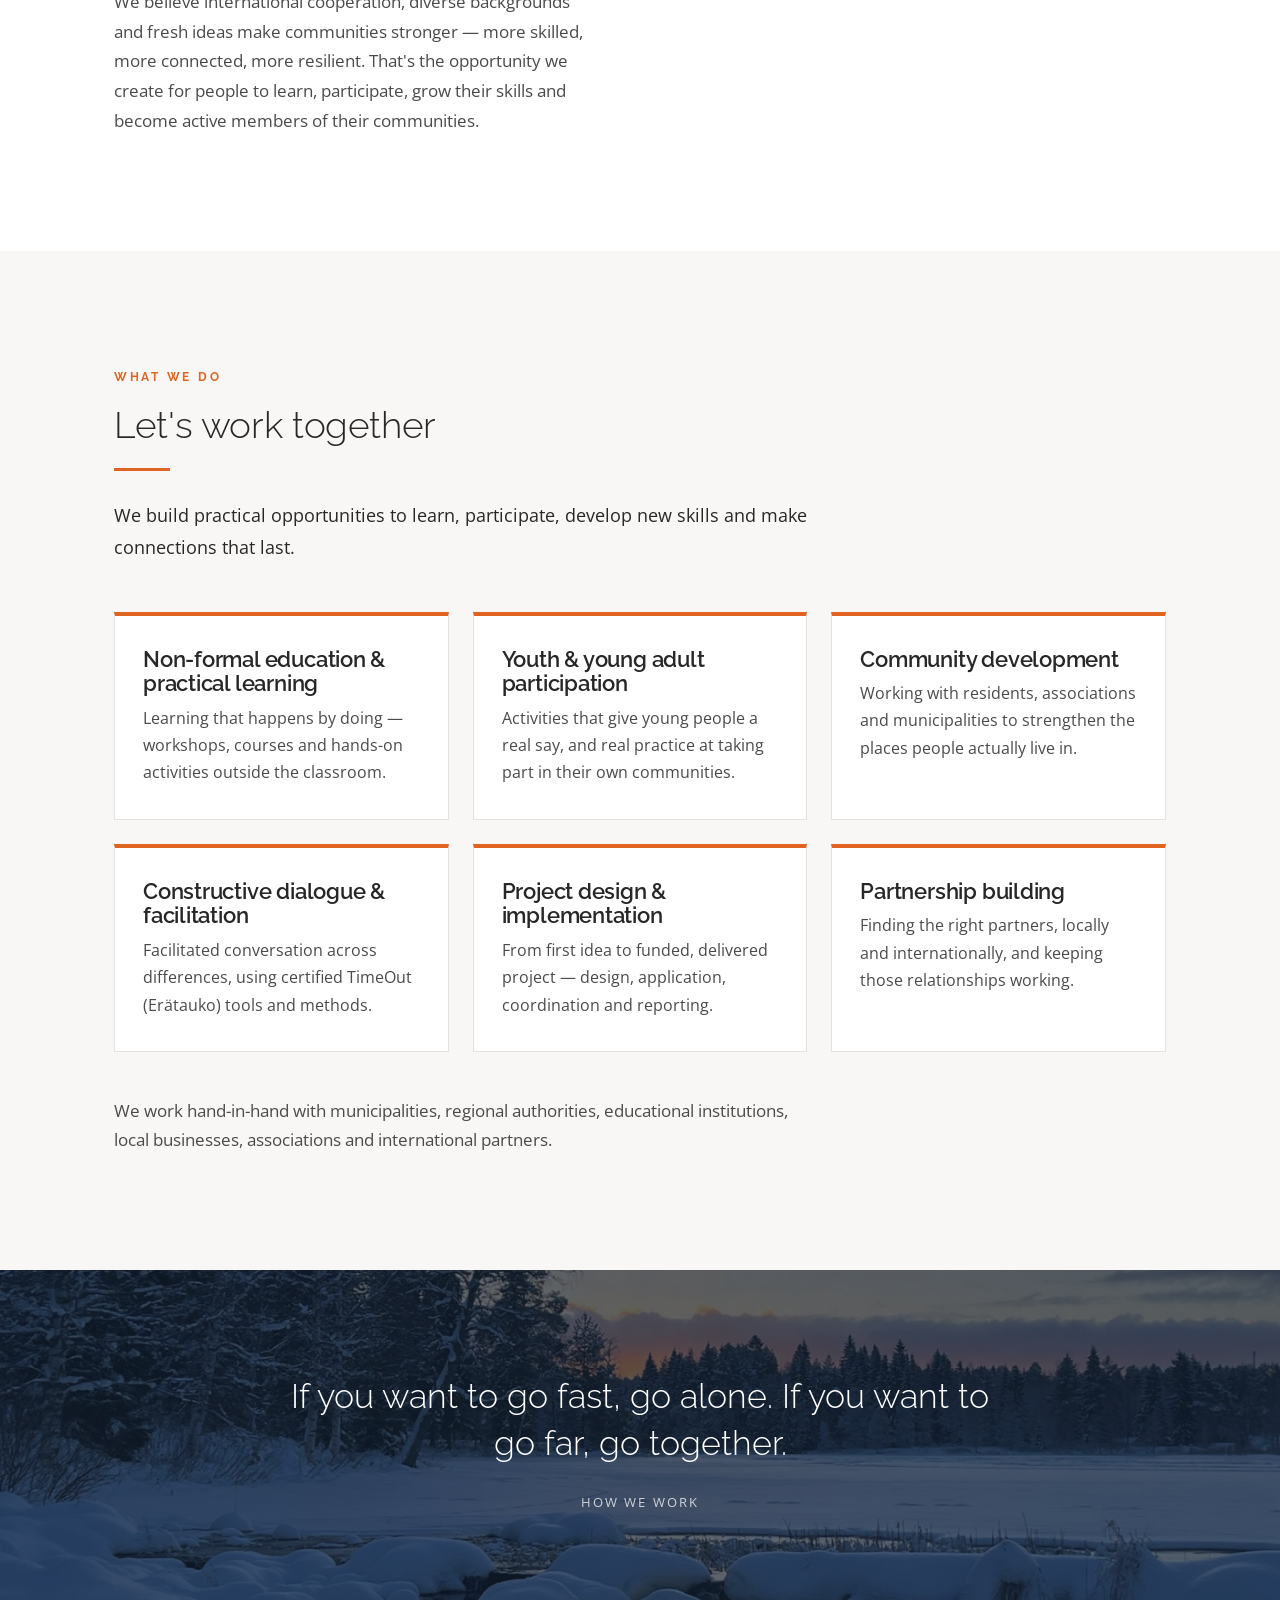
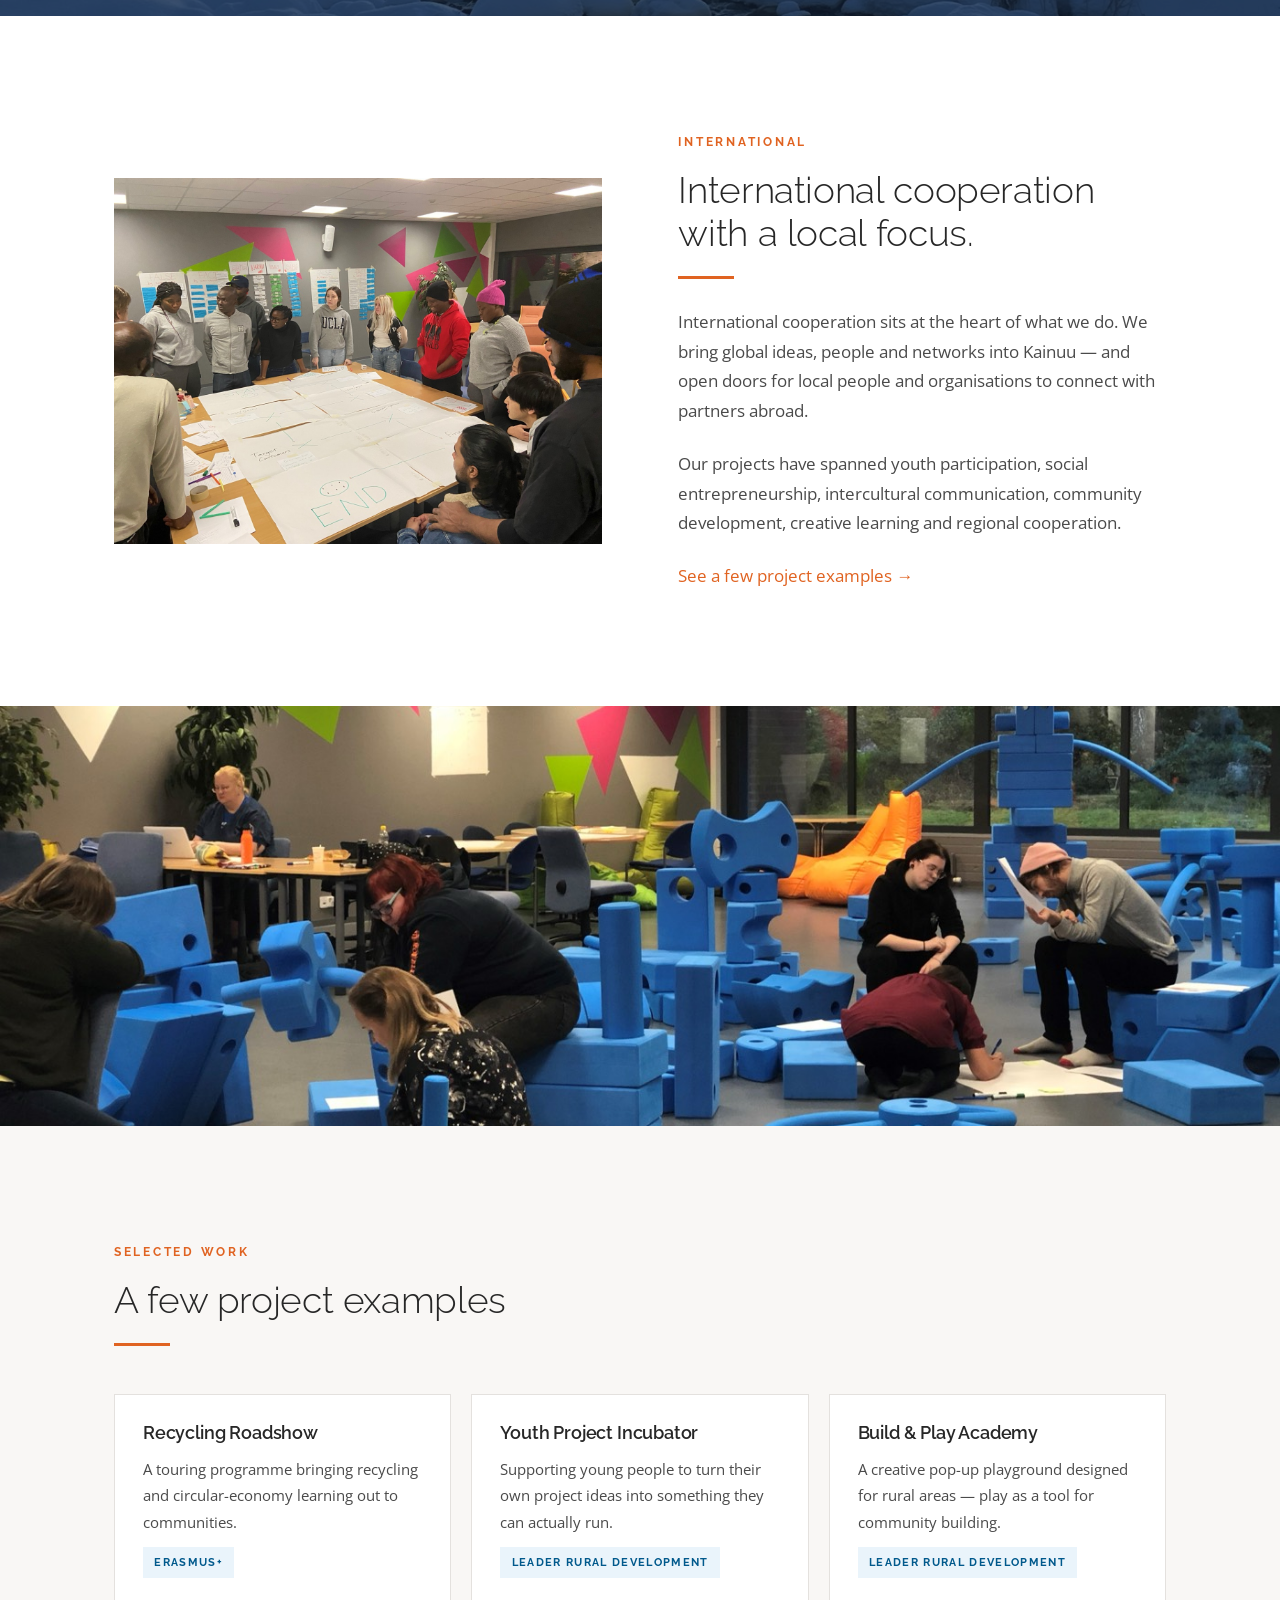
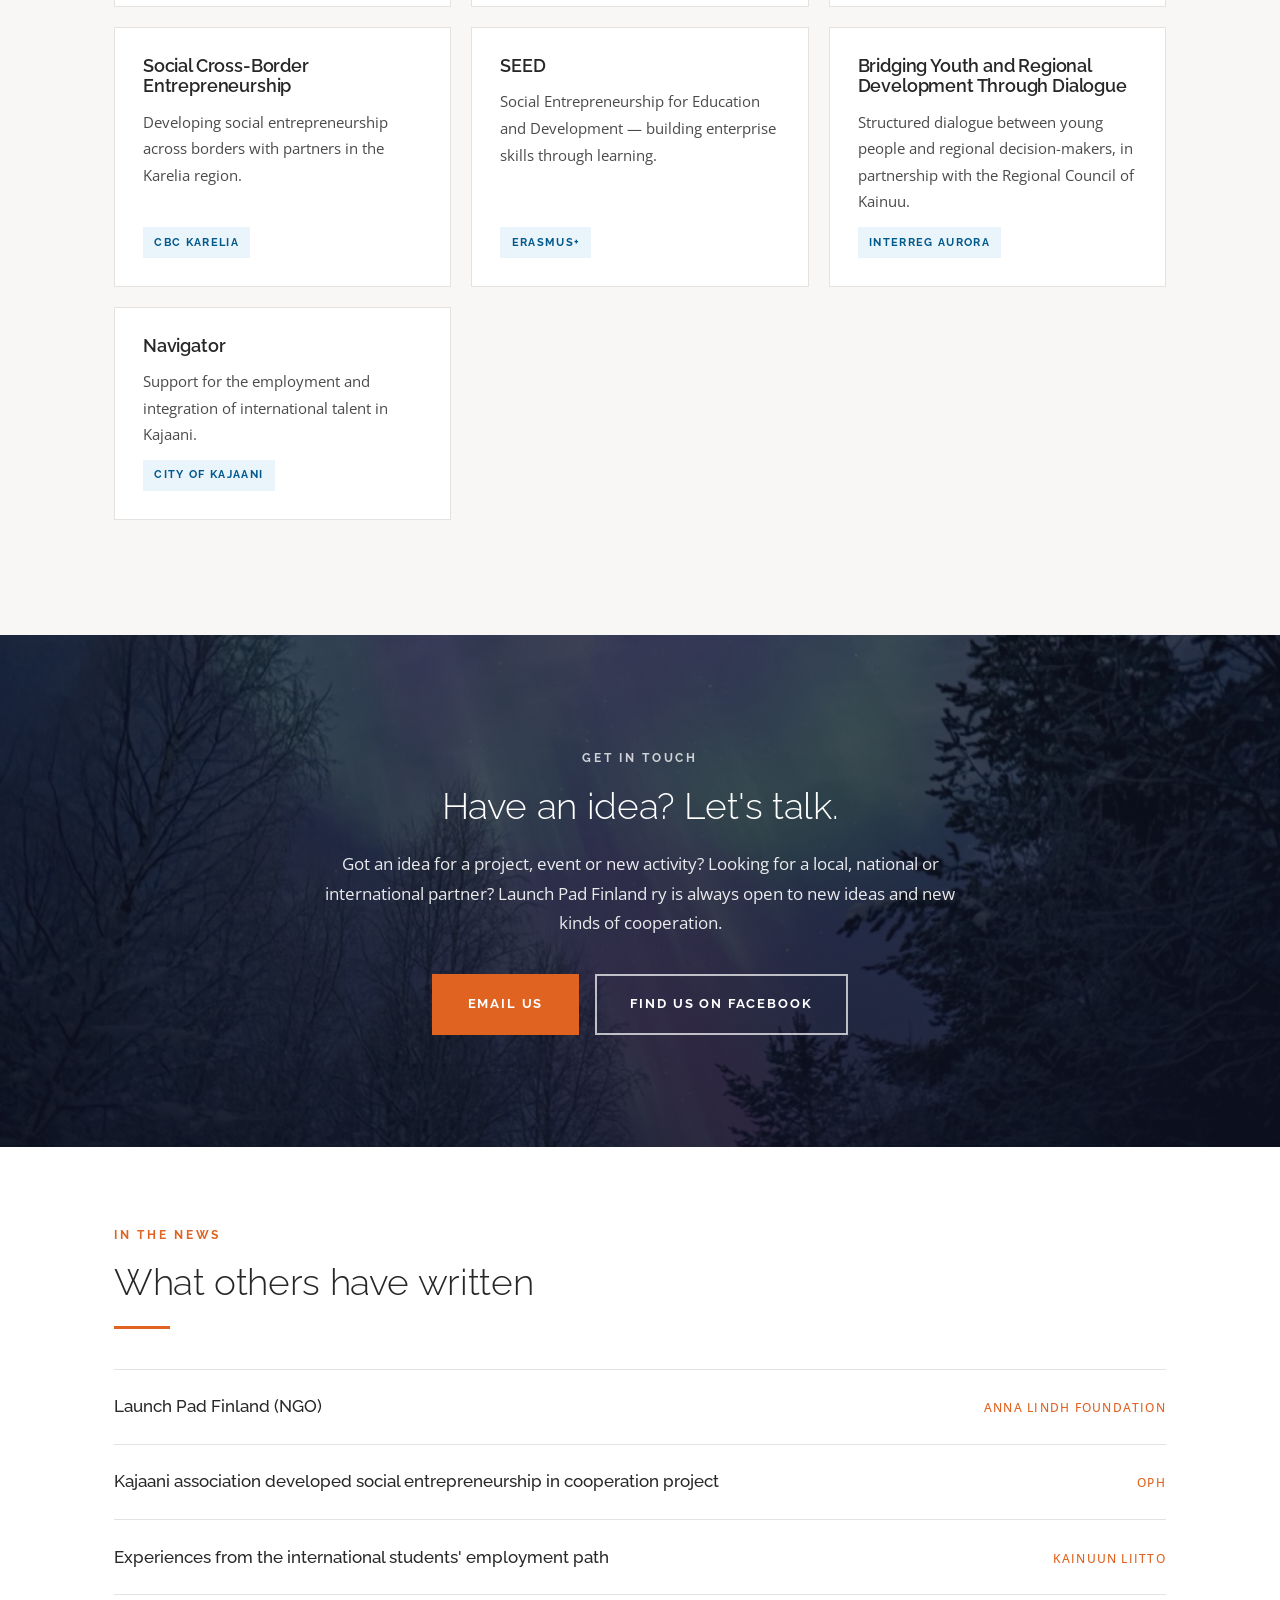
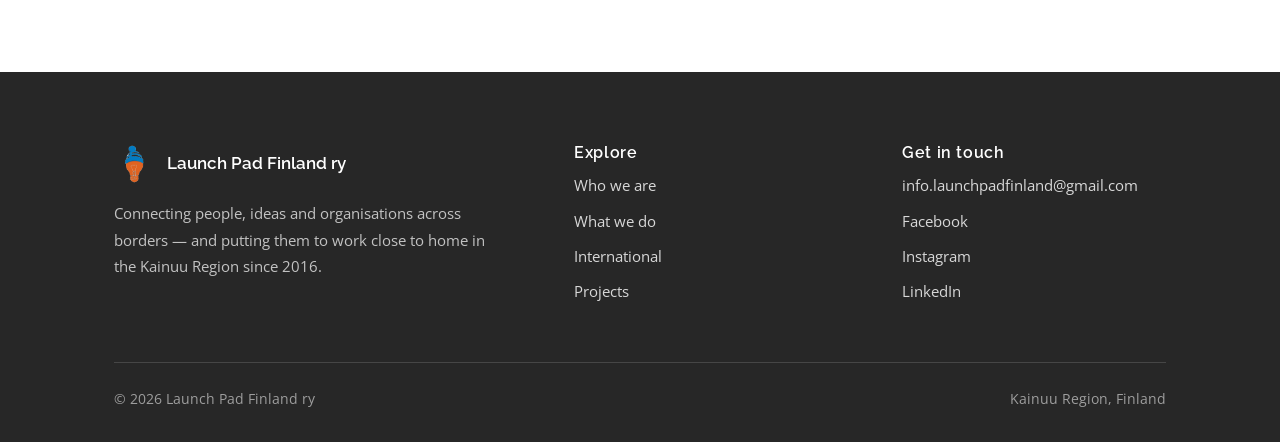
==== commit bc71df4a: "Remove email from the top utility bar It is covered by the closing call to action and the footer, so" ====
--- a/index.html
+++ b/index.html
@@ -23,7 +23,6 @@
   <div class="shell">
     <span>Kainuu Region, Finland &middot; since 2016</span>
     <div class="topbar__links">
-      <a href="mailto:info.launchpadfinland@gmail.com">info.launchpadfinland@gmail.com</a>
       <a href="https://www.facebook.com/launchpadfinland" target="_blank" rel="noopener">Facebook</a>
       <a href="https://www.instagram.com/launchpadfinland/" target="_blank" rel="noopener">Instagram</a>
       <a href="https://www.linkedin.com/company/16154560/" target="_blank" rel="noopener">LinkedIn</a>
--- a/assets/css/style.css
+++ b/assets/css/style.css
@@ -485,9 +485,3 @@
   object-fit: cover;
   object-position: center 55%;
 }
-
-/* The email is long; on narrow screens it would push the utility bar onto
-   three lines. It stays available in the closing CTA and the footer. */
-@media (max-width: 700px) {
-  .topbar__links a[href^="mailto:"] { display: none; }
-}
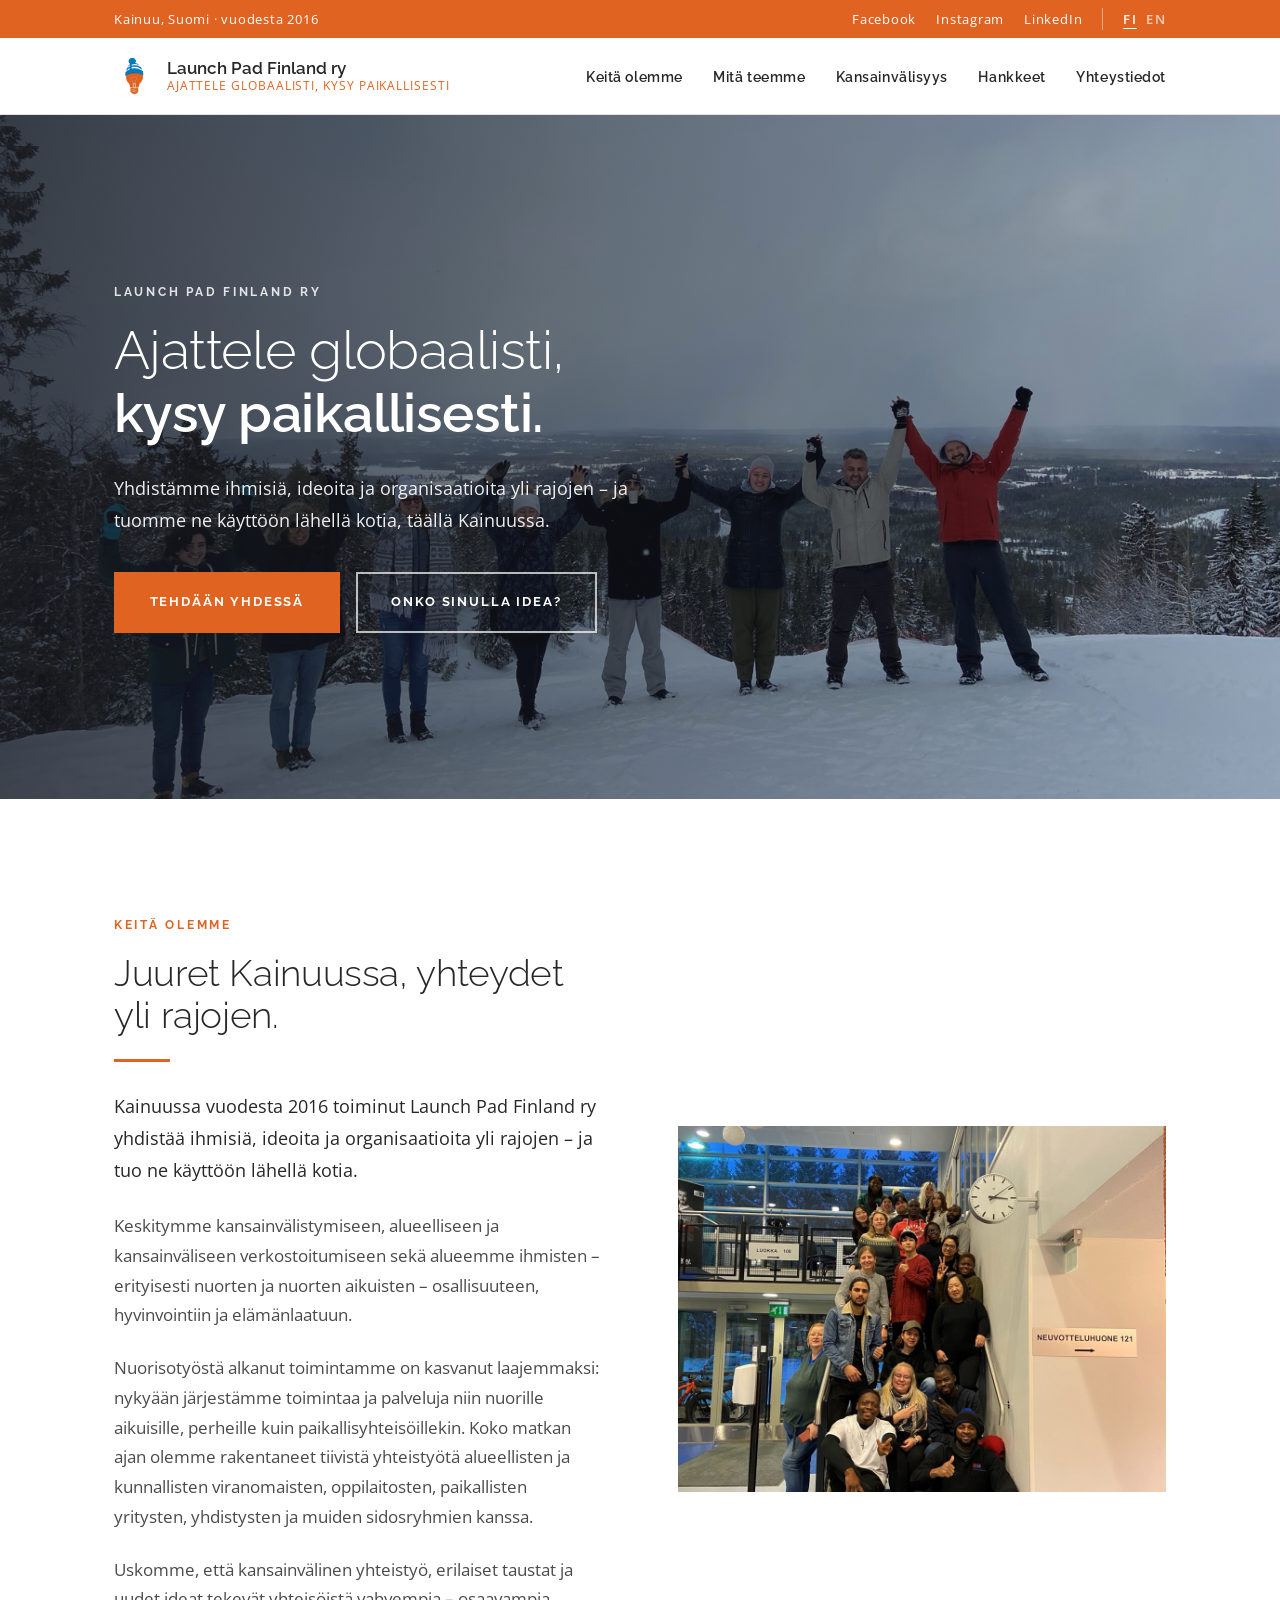
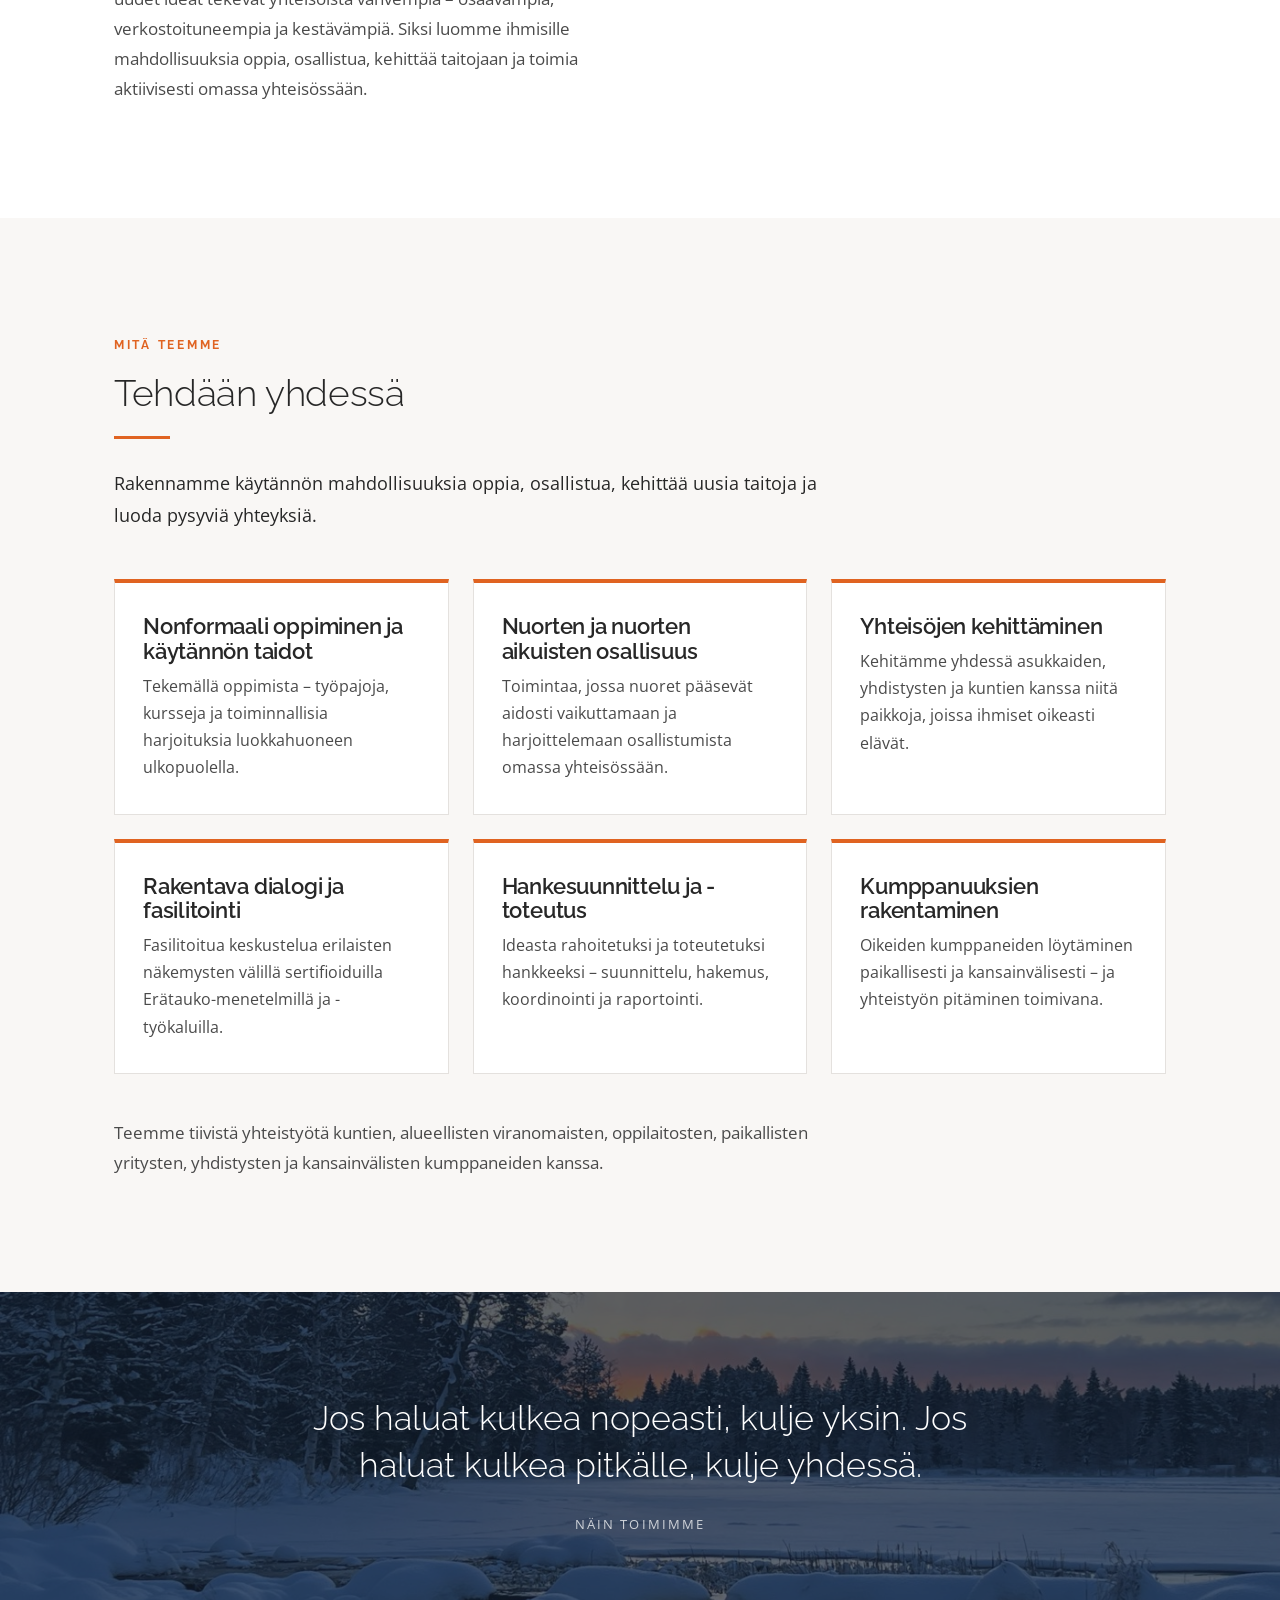
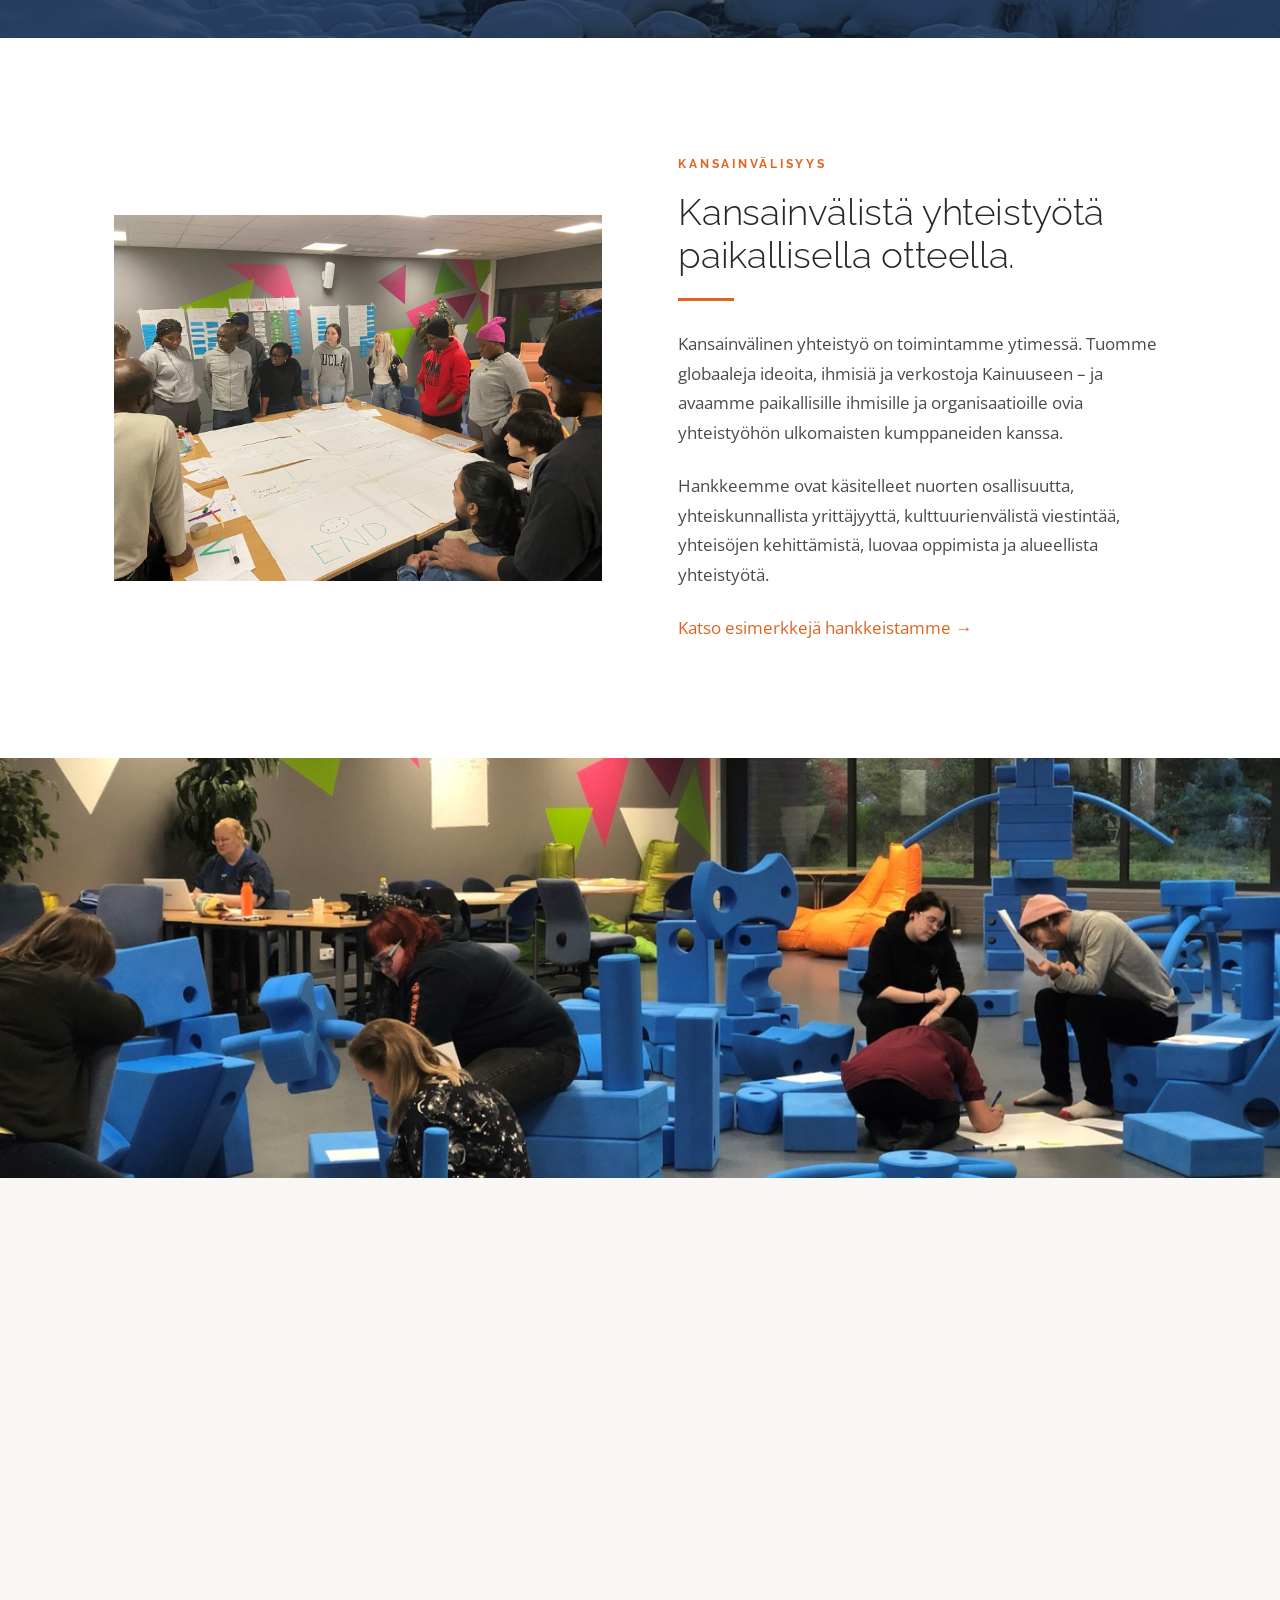
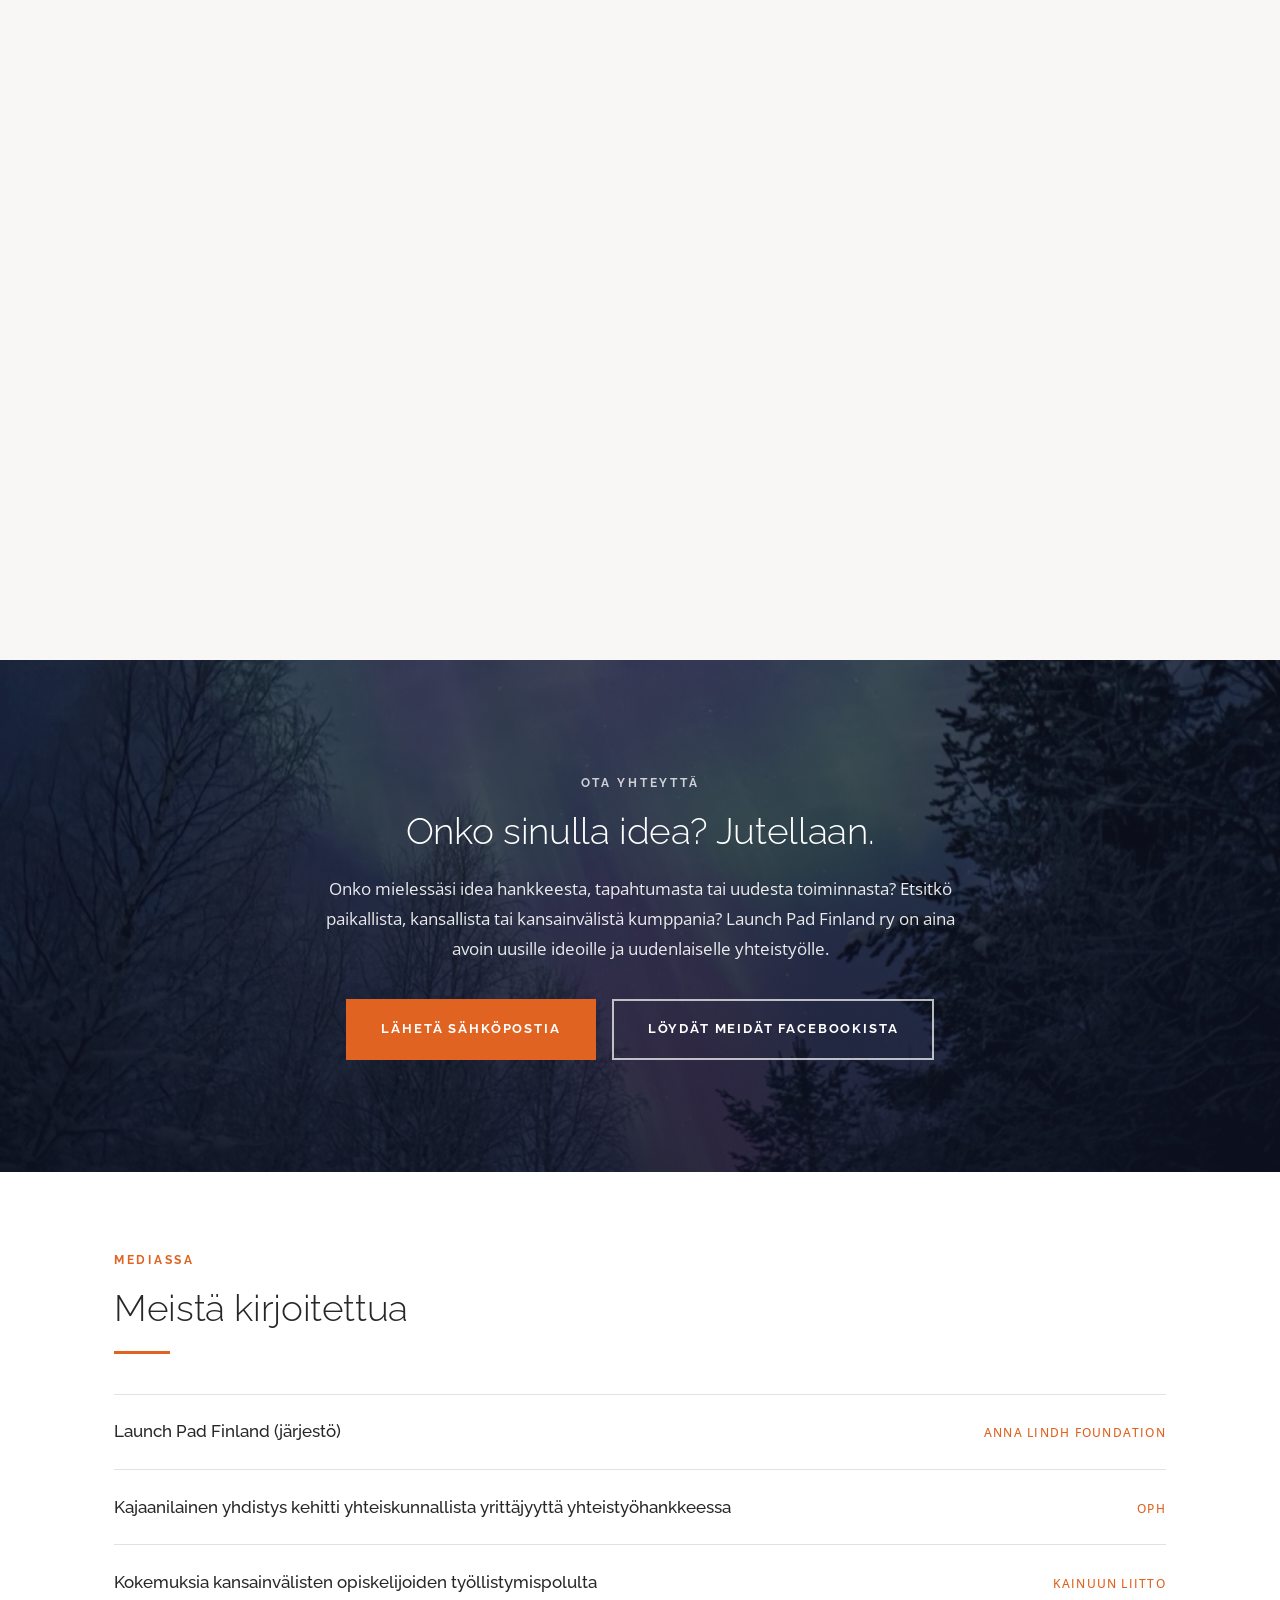
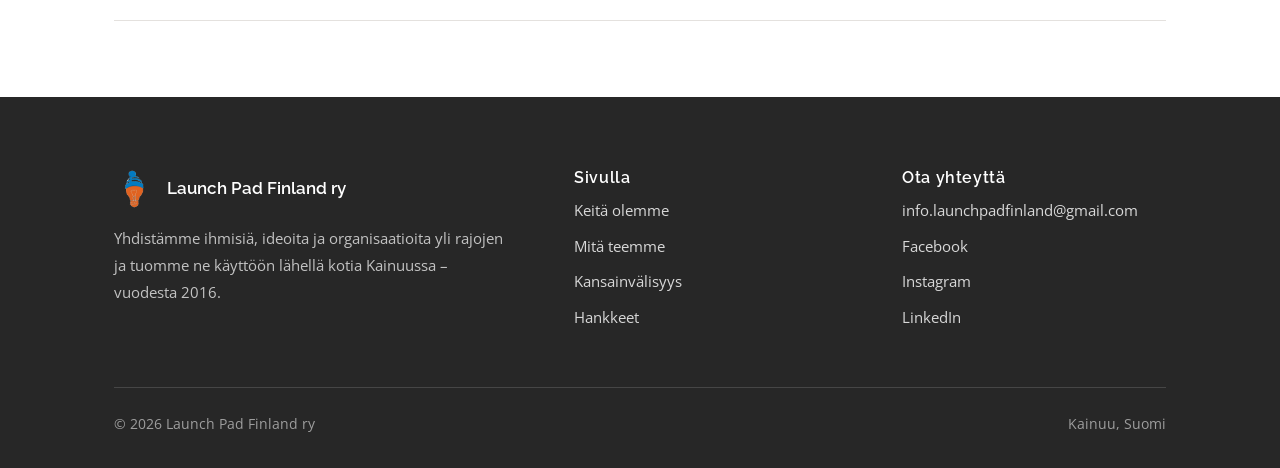
==== commit 5bcbb578: "Make Finnish the default language, move English to /en/ The root page is now Finnish; the English pa" ====
--- a/index.html
+++ b/index.html
@@ -1,15 +1,19 @@
 <!DOCTYPE html>
-<html lang="en">
+<html lang="fi">
 <head>
 <meta charset="utf-8">
 <meta name="viewport" content="width=device-width, initial-scale=1">
-<title>Launch Pad Finland ry — Think globally, ask locally.</title>
-<meta name="description" content="Based in Finland's Kainuu Region and active since 2016, Launch Pad Finland ry connects people, ideas and organisations across borders — and puts them to work close to home.">
-<meta property="og:title" content="Launch Pad Finland ry — Think globally, ask locally.">
-<meta property="og:description" content="Internationalisation, networking, and the participation and well-being of people in the Kainuu Region.">
+<title>Launch Pad Finland ry — Ajattele globaalisti, kysy paikallisesti.</title>
+<meta name="description" content="Kainuussa vuodesta 2016 toiminut Launch Pad Finland ry yhdistää ihmisiä, ideoita ja organisaatioita yli rajojen – ja tuo ne käyttöön lähellä kotia.">
+<meta property="og:title" content="Launch Pad Finland ry — Ajattele globaalisti, kysy paikallisesti.">
+<meta property="og:description" content="Kansainvälistymistä, verkostoitumista sekä kainuulaisten osallisuutta ja hyvinvointia.">
 <meta property="og:type" content="website">
 <meta property="og:image" content="assets/img/hero.jpg">
 <meta name="robots" content="noindex, nofollow">
+<meta property="og:locale" content="fi_FI">
+<link rel="alternate" hreflang="fi" href="https://launchpadfinland.github.io/">
+<link rel="alternate" hreflang="en" href="https://launchpadfinland.github.io/en/">
+<link rel="alternate" hreflang="x-default" href="https://launchpadfinland.github.io/">
 <link rel="icon" href="assets/img/logo.png">
 <link rel="preconnect" href="https://fonts.googleapis.com">
 <link rel="preconnect" href="https://fonts.gstatic.com" crossorigin>
@@ -21,11 +25,15 @@
 <!-- Utility bar -------------------------------------------------------- -->
 <div class="topbar">
   <div class="shell">
-    <span>Kainuu Region, Finland &middot; since 2016</span>
+    <span>Kainuu, Suomi &middot; vuodesta 2016</span>
     <div class="topbar__links">
       <a href="https://www.facebook.com/launchpadfinland" target="_blank" rel="noopener">Facebook</a>
       <a href="https://www.instagram.com/launchpadfinland/" target="_blank" rel="noopener">Instagram</a>
-      <a href="https://www.linkedin.com/company/16154560/" target="_blank" rel="noopener">LinkedIn</a>
+      <a href="https://www.linkedin.com/company/launch-pad-finland/" target="_blank" rel="noopener">LinkedIn</a>
+      <nav class="lang-switch" aria-label="Kieli / Language">
+        <a href="./" lang="fi" hreflang="fi" aria-current="page">FI</a>
+        <a href="en/" lang="en" hreflang="en">EN</a>
+      </nav>
     </div>
   </div>
 </div>
@@ -34,24 +42,24 @@
 <header class="site-header">
   <div class="shell">
     <a class="brand" href="#top">
-      <img src="assets/img/logo.png" alt="Launch Pad Finland ry logo — a lightbulb in a winter hat">
+      <img src="assets/img/logo.png" alt="Launch Pad Finland ry:n logo – hehkulamppu pipo päässä">
       <span class="brand__name">
         Launch Pad Finland ry
-        <span class="brand__tag">Think globally, ask locally</span>
+        <span class="brand__tag">Ajattele globaalisti, kysy paikallisesti</span>
       </span>
     </a>
 
-    <button class="nav-toggle" aria-expanded="false" aria-controls="primary-nav" aria-label="Menu">
+    <button class="nav-toggle" aria-expanded="false" aria-controls="primary-nav" aria-label="Valikko">
       <span></span><span></span><span></span>
     </button>
 
     <nav class="nav" id="primary-nav">
       <ul>
-        <li><a href="#about">Who we are</a></li>
-        <li><a href="#work">What we do</a></li>
-        <li><a href="#international">International</a></li>
-        <li><a href="#projects">Projects</a></li>
-        <li><a href="#contact">Contact</a></li>
+        <li><a href="#about">Keitä olemme</a></li>
+        <li><a href="#work">Mitä teemme</a></li>
+        <li><a href="#international">Kansainvälisyys</a></li>
+        <li><a href="#projects">Hankkeet</a></li>
+        <li><a href="#contact">Yhteystiedot</a></li>
       </ul>
     </nav>
   </div>
@@ -60,16 +68,16 @@
 <!-- Hero ---------------------------------------------------------------- -->
 <section class="hero" id="top">
   <div class="hero__media">
-    <img src="assets/img/hero.jpg" alt="A group standing on a snowy hilltop in Kainuu with their arms raised">
+    <img src="assets/img/hero.jpg" alt="Ryhmä lumisella vaaran laella Kainuussa kädet ilmassa">
   </div>
   <div class="shell">
     <div class="hero__inner">
       <p class="eyebrow hero__eyebrow">Launch Pad Finland ry</p>
-      <h1>Think globally,<br><strong>ask locally.</strong></h1>
-      <p class="hero__sub">We connect people, ideas and organisations across borders — and put them to work close to home, here in the Kainuu Region.</p>
+      <h1>Ajattele globaalisti,<br><strong>kysy paikallisesti.</strong></h1>
+      <p class="hero__sub">Yhdistämme ihmisiä, ideoita ja organisaatioita yli rajojen – ja tuomme ne käyttöön lähellä kotia, täällä Kainuussa.</p>
       <div class="hero__actions">
-        <a class="btn" href="#work">Let's work together</a>
-        <a class="btn btn--ghost" href="#contact">Have an idea?</a>
+        <a class="btn" href="#work">Tehdään yhdessä</a>
+        <a class="btn btn--ghost" href="#contact">Onko sinulla idea?</a>
       </div>
     </div>
   </div>
@@ -79,16 +87,16 @@
 <section class="section" id="about">
   <div class="shell split reveal">
     <div class="split__text">
-      <p class="eyebrow">Who we are</p>
-      <h2>Rooted in Kainuu, connected across borders.</h2>
+      <p class="eyebrow">Keitä olemme</p>
+      <h2>Juuret Kainuussa, yhteydet yli rajojen.</h2>
       <hr class="rule">
-      <p class="lede">Based in Finland's Kainuu Region and active since 2016, Launch Pad Finland ry connects people, ideas and organisations across borders — and puts them to work close to home.</p>
-      <p>We focus on internationalisation, regional and international networking, and the participation, well-being and quality of life of people in our region — especially young people and young adults.</p>
-      <p>What started as youth-focused work has grown into something broader: today we run activities and services for young adults, families and local communities alike. Throughout, we've built close partnerships with regional and municipal authorities, educational institutions, local businesses, associations and other stakeholders.</p>
-      <p>We believe international cooperation, diverse backgrounds and fresh ideas make communities stronger — more skilled, more connected, more resilient. That's the opportunity we create for people to learn, participate, grow their skills and become active members of their communities.</p>
+      <p class="lede">Kainuussa vuodesta 2016 toiminut Launch Pad Finland ry yhdistää ihmisiä, ideoita ja organisaatioita yli rajojen – ja tuo ne käyttöön lähellä kotia.</p>
+      <p>Keskitymme kansainvälistymiseen, alueelliseen ja kansainväliseen verkostoitumiseen sekä alueemme ihmisten – erityisesti nuorten ja nuorten aikuisten – osallisuuteen, hyvinvointiin ja elämänlaatuun.</p>
+      <p>Nuorisotyöstä alkanut toimintamme on kasvanut laajemmaksi: nykyään järjestämme toimintaa ja palveluja niin nuorille aikuisille, perheille kuin paikallisyhteisöillekin. Koko matkan ajan olemme rakentaneet tiivistä yhteistyötä alueellisten ja kunnallisten viranomaisten, oppilaitosten, paikallisten yritysten, yhdistysten ja muiden sidosryhmien kanssa.</p>
+      <p>Uskomme, että kansainvälinen yhteistyö, erilaiset taustat ja uudet ideat tekevät yhteisöistä vahvempia – osaavampia, verkostoituneempia ja kestävämpiä. Siksi luomme ihmisille mahdollisuuksia oppia, osallistua, kehittää taitojaan ja toimia aktiivisesti omassa yhteisössään.</p>
     </div>
     <div class="split__media">
-      <img src="assets/img/students.jpg" alt="An international group gathered together on a staircase in Kajaani">
+      <img src="assets/img/students.jpg" alt="Kansainvälinen ryhmä koolla portaikossa Kajaanissa">
     </div>
   </div>
 </section>
@@ -96,50 +104,50 @@
 <!-- What we do ---------------------------------------------------------- -->
 <section class="section section--alt" id="work">
   <div class="shell reveal">
-    <p class="eyebrow">What we do</p>
-    <h2>Let's work together</h2>
+    <p class="eyebrow">Mitä teemme</p>
+    <h2>Tehdään yhdessä</h2>
     <hr class="rule">
-    <p class="lede" style="max-width:44rem">We build practical opportunities to learn, participate, develop new skills and make connections that last.</p>
+    <p class="lede" style="max-width:44rem">Rakennamme käytännön mahdollisuuksia oppia, osallistua, kehittää uusia taitoja ja luoda pysyviä yhteyksiä.</p>
 
     <div class="cards">
       <article class="card">
-        <h3>Non-formal education &amp; practical learning</h3>
-        <p>Learning that happens by doing — workshops, courses and hands-on activities outside the classroom.</p>
-      </article>
-      <article class="card">
-        <h3>Youth &amp; young adult participation</h3>
-        <p>Activities that give young people a real say, and real practice at taking part in their own communities.</p>
-      </article>
-      <article class="card">
-        <h3>Community development</h3>
-        <p>Working with residents, associations and municipalities to strengthen the places people actually live in.</p>
-      </article>
-      <article class="card">
-        <h3>Constructive dialogue &amp; facilitation</h3>
-        <p>Facilitated conversation across differences, using certified TimeOut (Erätauko) tools and methods.</p>
-      </article>
-      <article class="card">
-        <h3>Project design &amp; implementation</h3>
-        <p>From first idea to funded, delivered project — design, application, coordination and reporting.</p>
-      </article>
-      <article class="card">
-        <h3>Partnership building</h3>
-        <p>Finding the right partners, locally and internationally, and keeping those relationships working.</p>
-      </article>
-    </div>
-
-    <p style="margin-top:2.75rem;max-width:44rem">We work hand-in-hand with municipalities, regional authorities, educational institutions, local businesses, associations and international partners.</p>
+        <h3>Nonformaali oppiminen ja käytännön taidot</h3>
+        <p>Tekemällä oppimista – työpajoja, kursseja ja toiminnallisia harjoituksia luokkahuoneen ulkopuolella.</p>
+      </article>
+      <article class="card">
+        <h3>Nuorten ja nuorten aikuisten osallisuus</h3>
+        <p>Toimintaa, jossa nuoret pääsevät aidosti vaikuttamaan ja harjoittelemaan osallistumista omassa yhteisössään.</p>
+      </article>
+      <article class="card">
+        <h3>Yhteisöjen kehittäminen</h3>
+        <p>Kehitämme yhdessä asukkaiden, yhdistysten ja kuntien kanssa niitä paikkoja, joissa ihmiset oikeasti elävät.</p>
+      </article>
+      <article class="card">
+        <h3>Rakentava dialogi ja fasilitointi</h3>
+        <p>Fasilitoitua keskustelua erilaisten näkemysten välillä sertifioiduilla Erätauko-menetelmillä ja -työkaluilla.</p>
+      </article>
+      <article class="card">
+        <h3>Hankesuunnittelu ja -toteutus</h3>
+        <p>Ideasta rahoitetuksi ja toteutetuksi hankkeeksi – suunnittelu, hakemus, koordinointi ja raportointi.</p>
+      </article>
+      <article class="card">
+        <h3>Kumppanuuksien rakentaminen</h3>
+        <p>Oikeiden kumppaneiden löytäminen paikallisesti ja kansainvälisesti – ja yhteistyön pitäminen toimivana.</p>
+      </article>
+    </div>
+
+    <p style="margin-top:2.75rem;max-width:44rem">Teemme tiivistä yhteistyötä kuntien, alueellisten viranomaisten, oppilaitosten, paikallisten yritysten, yhdistysten ja kansainvälisten kumppaneiden kanssa.</p>
   </div>
 </section>
 
 <!-- Pull quote ---------------------------------------------------------- -->
 <section class="quote">
   <div class="quote__media">
-    <img src="assets/img/kainuu.jpg" alt="A snow-covered river at dusk in the Kainuu Region">
-  </div>
-  <div class="shell">
-    <blockquote>If you want to go fast, go alone. If you want to go far, go together.</blockquote>
-    <cite>How we work</cite>
+    <img src="assets/img/kainuu.jpg" alt="Luminen joki iltahämärässä Kainuussa">
+  </div>
+  <div class="shell">
+    <blockquote>Jos haluat kulkea nopeasti, kulje yksin. Jos haluat kulkea pitkälle, kulje yhdessä.</blockquote>
+    <cite>Näin toimimme</cite>
   </div>
 </section>
 
@@ -147,66 +155,66 @@
 <section class="section" id="international">
   <div class="shell split split--reverse reveal">
     <div class="split__text">
-      <p class="eyebrow">International</p>
-      <h2>International cooperation with a local focus.</h2>
+      <p class="eyebrow">Kansainvälisyys</p>
+      <h2>Kansainvälistä yhteistyötä paikallisella otteella.</h2>
       <hr class="rule">
-      <p>International cooperation sits at the heart of what we do. We bring global ideas, people and networks into Kainuu — and open doors for local people and organisations to connect with partners abroad.</p>
-      <p>Our projects have spanned youth participation, social entrepreneurship, intercultural communication, community development, creative learning and regional cooperation.</p>
-      <p><a href="#projects">See a few project examples &rarr;</a></p>
+      <p>Kansainvälinen yhteistyö on toimintamme ytimessä. Tuomme globaaleja ideoita, ihmisiä ja verkostoja Kainuuseen – ja avaamme paikallisille ihmisille ja organisaatioille ovia yhteistyöhön ulkomaisten kumppaneiden kanssa.</p>
+      <p>Hankkeemme ovat käsitelleet nuorten osallisuutta, yhteiskunnallista yrittäjyyttä, kulttuurienvälistä viestintää, yhteisöjen kehittämistä, luovaa oppimista ja alueellista yhteistyötä.</p>
+      <p><a href="#projects">Katso esimerkkejä hankkeistamme &rarr;</a></p>
     </div>
     <div class="split__media">
-      <img src="assets/img/team.jpg" alt="An international workshop group working around a table covered in plans">
+      <img src="assets/img/team.jpg" alt="Kansainvälinen työpajaryhmä suunnittelemassa pöydän ääressä">
     </div>
   </div>
 </section>
 
 <!-- Build & Play band ---------------------------------------------------- -->
 <section class="band">
-  <img src="assets/img/workshop.jpg" alt="Adults building a pop-up playground from large blue foam blocks at a Build &amp; Play Academy session">
+  <img src="assets/img/workshop.jpg" alt="Aikuisia rakentamassa pop-up-leikkipaikkaa suurista sinisistä vaahtomuovipalikoista Build &amp; Play Academyssa">
 </section>
 
 <!-- Projects ------------------------------------------------------------ -->
 <section class="section section--alt" id="projects">
   <div class="shell reveal">
-    <p class="eyebrow">Selected work</p>
-    <h2>A few project examples</h2>
+    <p class="eyebrow">Hankkeitamme</p>
+    <h2>Esimerkkejä hankkeistamme</h2>
     <hr class="rule">
 
     <div class="projects">
       <article class="project">
         <h3>Recycling Roadshow</h3>
-        <p>A touring programme bringing recycling and circular-economy learning out to communities.</p>
+        <p>Kiertävä ohjelma, joka vie kierrätykseen ja kiertotalouteen liittyvää oppimista yhteisöihin.</p>
         <span class="tag">Erasmus+</span>
       </article>
       <article class="project">
         <h3>Youth Project Incubator</h3>
-        <p>Supporting young people to turn their own project ideas into something they can actually run.</p>
-        <span class="tag">Leader rural development</span>
+        <p>Tukea nuorille omien hankeideoidensa muuttamiseen toteutettaviksi hankkeiksi.</p>
+        <span class="tag">Leader-rahoitus</span>
       </article>
       <article class="project">
         <h3>Build &amp; Play Academy</h3>
-        <p>A creative pop-up playground designed for rural areas — play as a tool for community building.</p>
-        <span class="tag">Leader rural development</span>
+        <p>Luova pop-up-leikkipaikka maaseudulle – leikki yhteisön rakentamisen välineenä.</p>
+        <span class="tag">Leader-rahoitus</span>
       </article>
       <article class="project">
         <h3>Social Cross-Border Entrepreneurship</h3>
-        <p>Developing social entrepreneurship across borders with partners in the Karelia region.</p>
-        <span class="tag">CBC Karelia</span>
+        <p>Yhteiskunnallisen yrittäjyyden kehittämistä yli rajojen yhdessä Karjalan alueen kumppaneiden kanssa.</p>
+        <span class="tag">Karelia CBC</span>
       </article>
       <article class="project">
         <h3>SEED</h3>
-        <p>Social Entrepreneurship for Education and Development — building enterprise skills through learning.</p>
+        <p>Social Entrepreneurship for Education and Development – yrittäjyystaitoja oppimisen kautta.</p>
         <span class="tag">Erasmus+</span>
       </article>
       <article class="project">
         <h3>Bridging Youth and Regional Development Through Dialogue</h3>
-        <p>Structured dialogue between young people and regional decision-makers, in partnership with the Regional Council of Kainuu.</p>
+        <p>Jäsenneltyä vuoropuhelua nuorten ja alueen päättäjien välillä yhteistyössä Kainuun liiton kanssa.</p>
         <span class="tag">Interreg Aurora</span>
       </article>
       <article class="project">
         <h3>Navigator</h3>
-        <p>Support for the employment and integration of international talent in Kajaani.</p>
-        <span class="tag">City of Kajaani</span>
+        <p>Tukea kansainvälisten osaajien työllistymiseen ja kotoutumiseen Kajaanissa.</p>
+        <span class="tag">Kajaanin kaupunki</span>
       </article>
     </div>
   </div>
@@ -215,15 +223,15 @@
 <!-- Contact CTA --------------------------------------------------------- -->
 <section class="cta" id="contact">
   <div class="cta__media">
-    <img src="assets/img/aurora.jpg" alt="The northern lights over a snowy forest in Kainuu">
-  </div>
-  <div class="shell">
-    <p class="eyebrow hero__eyebrow">Get in touch</p>
-    <h2>Have an idea? Let's talk.</h2>
-    <p>Got an idea for a project, event or new activity? Looking for a local, national or international partner? Launch Pad Finland ry is always open to new ideas and new kinds of cooperation.</p>
+    <img src="assets/img/aurora.jpg" alt="Revontulet lumisen metsän yllä Kainuussa">
+  </div>
+  <div class="shell">
+    <p class="eyebrow hero__eyebrow">Ota yhteyttä</p>
+    <h2>Onko sinulla idea? Jutellaan.</h2>
+    <p>Onko mielessäsi idea hankkeesta, tapahtumasta tai uudesta toiminnasta? Etsitkö paikallista, kansallista tai kansainvälistä kumppania? Launch Pad Finland ry on aina avoin uusille ideoille ja uudenlaiselle yhteistyölle.</p>
     <div class="cta__actions">
-      <a class="btn" href="mailto:info.launchpadfinland@gmail.com">Email us</a>
-      <a class="btn btn--ghost" href="https://www.facebook.com/launchpadfinland" target="_blank" rel="noopener">Find us on Facebook</a>
+      <a class="btn" href="mailto:info.launchpadfinland@gmail.com">Lähetä sähköpostia</a>
+      <a class="btn btn--ghost" href="https://www.facebook.com/launchpadfinland" target="_blank" rel="noopener">Löydät meidät Facebookista</a>
     </div>
   </div>
 </section>
@@ -231,26 +239,26 @@
 <!-- In the news --------------------------------------------------------- -->
 <section class="section section--tight" id="news">
   <div class="shell reveal">
-    <p class="eyebrow">In the news</p>
-    <h2>What others have written</h2>
+    <p class="eyebrow">Mediassa</p>
+    <h2>Meistä kirjoitettua</h2>
     <hr class="rule">
     <ul class="news">
       <li>
         <a href="https://www.annalindhfoundation.org/" target="_blank" rel="noopener">
-          <span>Launch Pad Finland (NGO)</span>
+          <span>Launch Pad Finland (järjestö)</span>
           <span class="news__source">Anna Lindh Foundation</span>
         </a>
       </li>
       <li>
         <a href="https://www.oph.fi/" target="_blank" rel="noopener">
-          <span>Kajaani association developed social entrepreneurship in cooperation project</span>
+          <span>Kajaanilainen yhdistys kehitti yhteiskunnallista yrittäjyyttä yhteistyöhankkeessa</span>
           <span class="news__source">OPH</span>
         </a>
       </li>
       <li>
         <a href="https://kainuunliitto.fi/" target="_blank" rel="noopener">
-          <span>Experiences from the international students' employment path</span>
-          <span class="news__source">Kainuun Liitto</span>
+          <span>Kokemuksia kansainvälisten opiskelijoiden työllistymispolulta</span>
+          <span class="news__source">Kainuun liitto</span>
         </a>
       </li>
     </ul>
@@ -266,30 +274,30 @@
           <img src="assets/img/logo.png" alt="">
           <span class="brand__name">Launch Pad Finland ry</span>
         </div>
-        <p>Connecting people, ideas and organisations across borders — and putting them to work close to home in the Kainuu Region since 2016.</p>
+        <p>Yhdistämme ihmisiä, ideoita ja organisaatioita yli rajojen ja tuomme ne käyttöön lähellä kotia Kainuussa – vuodesta 2016.</p>
       </div>
       <div>
-        <h3>Explore</h3>
+        <h3>Sivulla</h3>
         <ul>
-          <li><a href="#about">Who we are</a></li>
-          <li><a href="#work">What we do</a></li>
-          <li><a href="#international">International</a></li>
-          <li><a href="#projects">Projects</a></li>
+          <li><a href="#about">Keitä olemme</a></li>
+          <li><a href="#work">Mitä teemme</a></li>
+          <li><a href="#international">Kansainvälisyys</a></li>
+          <li><a href="#projects">Hankkeet</a></li>
         </ul>
       </div>
       <div>
-        <h3>Get in touch</h3>
+        <h3>Ota yhteyttä</h3>
         <ul>
           <li><a href="mailto:info.launchpadfinland@gmail.com">info.launchpadfinland@gmail.com</a></li>
           <li><a href="https://www.facebook.com/launchpadfinland" target="_blank" rel="noopener">Facebook</a></li>
           <li><a href="https://www.instagram.com/launchpadfinland/" target="_blank" rel="noopener">Instagram</a></li>
-          <li><a href="https://www.linkedin.com/company/16154560/" target="_blank" rel="noopener">LinkedIn</a></li>
+          <li><a href="https://www.linkedin.com/company/launch-pad-finland/" target="_blank" rel="noopener">LinkedIn</a></li>
         </ul>
       </div>
     </div>
     <div class="footer-bottom">
       <span>&copy; <span id="year">2026</span> Launch Pad Finland ry</span>
-      <span>Kainuu Region, Finland</span>
+      <span>Kainuu, Suomi</span>
     </div>
   </div>
 </footer>
--- a/assets/css/style.css
+++ b/assets/css/style.css
@@ -165,6 +165,7 @@
 }
 .brand__tag {
   display: block;
+  white-space: nowrap;
   font-family: var(--font-body);
   font-size: 0.72rem;
   font-weight: 400;
@@ -181,6 +182,7 @@
   padding: 0;
 }
 .nav a {
+  white-space: nowrap;
   font-family: var(--font-head);
   font-size: 0.87rem;
   font-weight: 600;
@@ -446,7 +448,12 @@
   .split { grid-template-columns: 1fr; }
   .split--reverse .split__media { order: 0; }
   .footer-grid { grid-template-columns: 1fr 1fr; }
-
+}
+
+/* The menu switches to the hamburger earlier than the content collapses:
+   Finnish labels are ~20% longer than English, and the full Finnish header
+   needs about 1030px to sit on one line. */
+@media (max-width: 1100px) {
   .nav-toggle { display: block; }
   .nav {
     position: absolute;
@@ -465,6 +472,9 @@
 }
 
 @media (max-width: 560px) {
+  /* On phones the small tagline would run under the menu icon, and the hero
+     headline directly below repeats the same words anyway. */
+  .brand__tag { display: none; }
   .footer-grid { grid-template-columns: 1fr; }
   .news a { flex-direction: column; gap: .35rem; }
   .topbar .shell { justify-content: center; }
@@ -485,3 +495,24 @@
   object-fit: cover;
   object-position: center 55%;
 }
+
+/* --- language switch (FI | EN) in the utility bar --------------------------- */
+
+.lang-switch {
+  display: flex;
+  gap: .6rem;
+  padding-left: 1.25rem;
+  border-left: 1px solid rgba(255,255,255,.45);
+}
+.lang-switch a {
+  font-weight: 600;
+  letter-spacing: .1em;
+  opacity: .7;
+}
+.lang-switch a:hover { opacity: 1; }
+/* The language you are currently reading. */
+.lang-switch a[aria-current="page"] {
+  opacity: 1;
+  text-decoration: underline;
+  text-underline-offset: 4px;
+}
